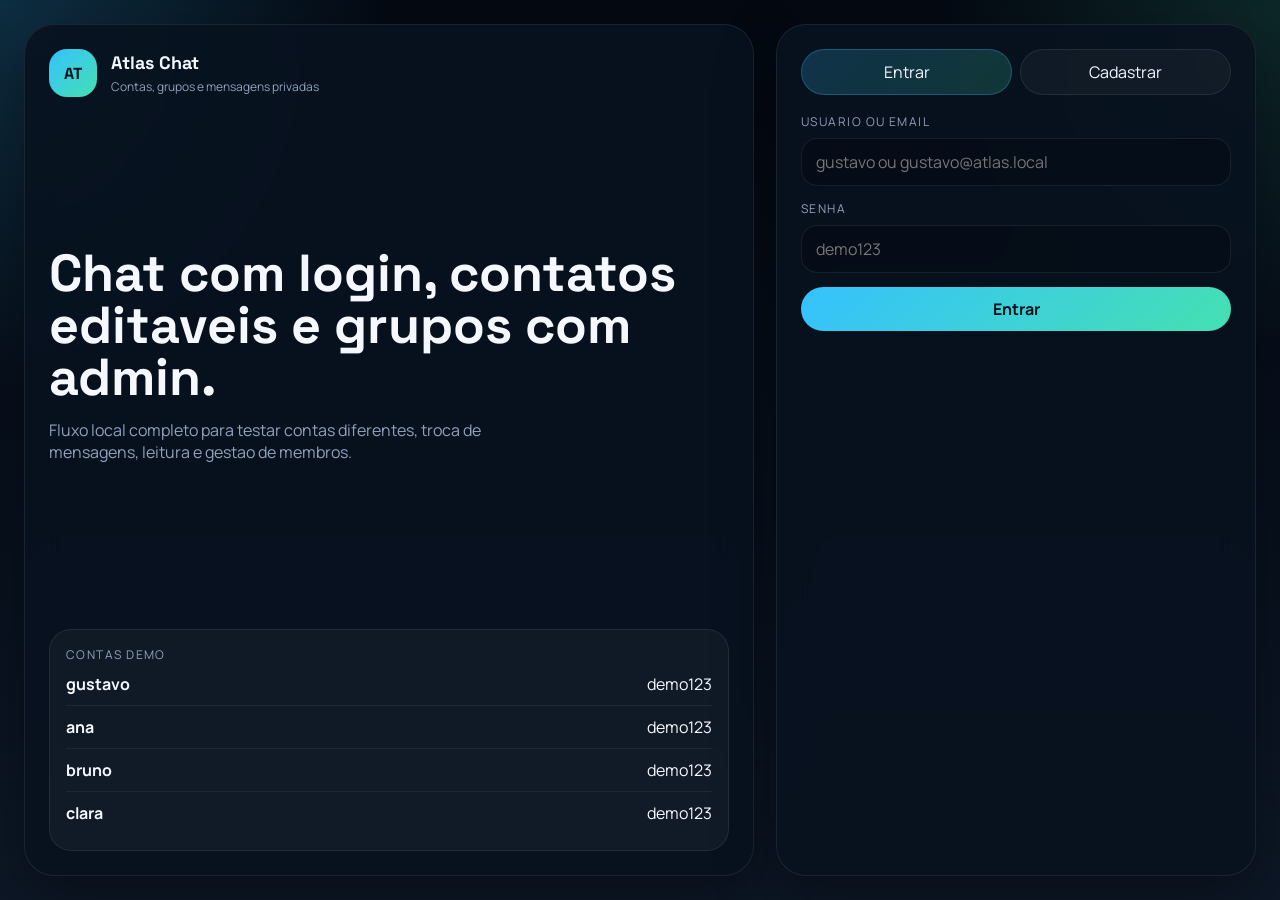
==== chat.html @ 0bdc7fc2 "chore: backup local demo and scaffold supabase migration" ====
<!DOCTYPE html>
<html lang="pt-BR">
<head>
  <meta charset="UTF-8">
  <meta name="viewport" content="width=device-width, initial-scale=1.0">
  <title>Atlas Chat</title>
  <link rel="preconnect" href="https://fonts.googleapis.com">
  <link rel="preconnect" href="https://fonts.gstatic.com" crossorigin>
  <link href="https://fonts.googleapis.com/css2?family=Manrope:wght@400;500;600;700&family=Space+Grotesk:wght@500;700&display=swap" rel="stylesheet">
  <link rel="stylesheet" href="style.css">
</head>
<body class="page-chat">
  <div class="chat-app">
    <aside class="sidebar">
      <div class="sidebar-top">
        <a class="brand" href="chat.html">
          <span class="brand-mark">AT</span>
          <span>
            <strong>Atlas Chat</strong>
            <small>Workspace local</small>
          </span>
        </a>
        <div class="sidebar-head-actions">
          <button id="new-group-btn" class="icon-btn" type="button" title="Novo grupo"></button>
          <a class="icon-link" href="settings.html" title="Configuracoes"></a>
          <button id="logout-btn" class="icon-btn" type="button" title="Sair"></button>
        </div>
      </div>

      <section class="current-user-card">
        <div id="session-avatar" class="current-user-avatar">ME</div>
        <div class="current-user-meta">
          <strong id="session-name">Conta</strong>
          <span id="session-handle">@user</span>
        </div>
      </section>

      <label class="search-field">
        <span>Buscar conversa</span>
        <input id="thread-search" type="search" placeholder="Nome, grupo ou bio">
      </label>

      <div class="filter-row">
        <button class="filter-chip active" data-filter="all" type="button">Todas</button>
        <button class="filter-chip" data-filter="direct" type="button">Pessoas</button>
        <button class="filter-chip" data-filter="group" type="button">Grupos</button>
      </div>

      <div id="thread-list" class="thread-list"></div>
    </aside>

    <main class="chat-shell">
      <header class="chat-header">
        <div class="chat-identity">
          <div id="chat-avatar" class="chat-avatar">AT</div>
          <div>
            <div id="chat-title" class="chat-title">Selecione uma conversa</div>
            <div id="chat-subtitle" class="chat-subtitle">Chat privado ou grupo</div>
          </div>
        </div>
        <div class="chat-actions">
          <button id="conversation-search-btn" class="icon-btn" type="button" title="Buscar na conversa"></button>
          <button id="details-btn" class="icon-btn" type="button" title="Detalhes"></button>
        </div>
      </header>

      <section id="pinned-banner" class="pinned-banner hidden"></section>

      <section id="conversation-search-panel" class="search-panel hidden">
        <div class="search-row">
          <input id="conversation-search-input" type="search" placeholder="Buscar nesta conversa">
          <button id="conversation-search-close" class="ghost-btn compact" type="button">Fechar</button>
        </div>
        <div id="conversation-search-results" class="search-results"></div>
      </section>

      <section id="messages" class="message-feed"></section>

      <section id="reply-banner" class="reply-banner hidden">
        <div>
          <strong>Respondendo</strong>
          <span id="reply-text"></span>
        </div>
        <button id="reply-cancel" class="ghost-btn compact" type="button">Cancelar</button>
      </section>

      <form id="composer-form" class="composer">
        <div id="attachment-preview" class="attachment-preview hidden"></div>
        <div class="composer-row">
          <div class="composer-tools">
            <button id="emoji-btn" class="icon-btn" type="button" title="Emoji"></button>
            <button id="image-btn" class="icon-btn" type="button" title="Imagem"></button>
            <button id="file-btn" class="icon-btn" type="button" title="Documento"></button>
            <button id="voice-btn" class="icon-btn" type="button" title="Audio"></button>
          </div>
          <textarea id="composer" rows="1" placeholder="Digite uma mensagem"></textarea>
          <button id="send-btn" class="send-btn" type="submit" title="Enviar"></button>
        </div>
        <div class="composer-meta">
          <span id="draft-status">Draft salvo</span>
          <span id="typing-indicator" class="typing hidden">digitando...</span>
        </div>
      </form>
    </main>

    <aside id="details-drawer" class="details-drawer hidden">
      <div class="drawer-head">
        <div>
          <div class="card-kicker">Detalhes</div>
          <h2 id="drawer-title">Conversa</h2>
        </div>
        <button id="drawer-close" class="icon-btn" type="button" title="Fechar"></button>
      </div>
      <div id="drawer-body" class="drawer-body"></div>
    </aside>
  </div>

  <input id="image-input" type="file" accept="image/*" hidden>
  <input id="doc-input" type="file" accept=".pdf,.doc,.docx,.txt,.xls,.xlsx" hidden>

  <div id="emoji-panel" class="floating-panel hidden"></div>

  <div id="modal-layer" class="modal-layer hidden">
    <div class="modal-card">
      <div class="modal-head">
        <div>
          <div class="card-kicker" id="modal-kicker">Editor</div>
          <h2 id="modal-title">Ajustes</h2>
        </div>
        <button id="modal-close" class="icon-btn" type="button" title="Fechar"></button>
      </div>
      <div id="modal-body" class="modal-body"></div>
    </div>
  </div>

  <div id="lightbox" class="lightbox hidden">
    <button id="lightbox-close" class="lightbox-close" type="button">Fechar</button>
    <img id="lightbox-img" alt="preview">
  </div>

  <script type="module" src="app.js"></script>
</body>
</html>
---- style.css ----
﻿:root {
  --bg: #07101d;
  --bg-soft: #0c1728;
  --panel: rgba(8, 18, 32, 0.9);
  --panel-strong: rgba(8, 18, 32, 0.98);
  --surface: rgba(255, 255, 255, 0.05);
  --surface-strong: rgba(255, 255, 255, 0.08);
  --text: #f5f8ff;
  --muted: #91a1bc;
  --border: rgba(255, 255, 255, 0.08);
  --accent: #35c2ff;
  --accent-alt: #45e0b1;
  --danger: #ff7e87;
  --radius-xl: 30px;
  --radius-lg: 22px;
  --radius-md: 16px;
  --radius-sm: 12px;
  --shadow: 0 24px 60px rgba(0, 0, 0, 0.34);
  --font-scale: 1;
  --message-bubble-width: min(1100px, 94%);
}

* { box-sizing: border-box; }
html, body { min-height: 100%; }
body {
  margin: 0;
  color: var(--text);
  font-size: calc(16px * var(--font-scale));
  font-family: "Manrope", system-ui, sans-serif;
  background: radial-gradient(circle at top left, rgba(53, 194, 255, 0.2), transparent 25%), radial-gradient(circle at top right, rgba(69, 224, 177, 0.14), transparent 22%), linear-gradient(180deg, #040912 0%, #07101d 56%, #0d1726 100%);
}

a { color: inherit; text-decoration: none; }
button, input, textarea { font: inherit; }
button { cursor: pointer; }
svg { width: 18px; height: 18px; fill: none; stroke: currentColor; stroke-width: 1.8; stroke-linecap: round; stroke-linejoin: round; }
.hidden { display: none !important; }

.brand {
  display: flex;
  align-items: center;
  gap: 14px;
}
.brand strong {
  display: block;
  font-family: "Space Grotesk", sans-serif;
  font-size: 18px;
}
.brand small, .muted-line, .thread-subline, .chat-subtitle, .typing, .auth-feedback, .message-head .muted-line, .detail-line span, .composer-meta, .member-meta .muted-line {
  color: var(--muted);
  font-size: 12px;
}
.brand-mark, .thread-avatar, .chat-avatar, .current-user-avatar, .member-avatar, .profile-photo-frame {
  display: grid;
  place-items: center;
  border-radius: 18px;
  background: linear-gradient(135deg, var(--accent), var(--accent-alt));
  color: #03111a;
  font-family: "Space Grotesk", sans-serif;
  font-weight: 700;
  overflow: hidden;
}
.brand-mark { width: 48px; height: 48px; }
.brand-mark.has-photo, .thread-avatar.has-photo, .chat-avatar.has-photo, .current-user-avatar.has-photo, .member-avatar.has-photo, .profile-photo-frame.has-photo {
  background: rgba(255,255,255,0.08);
  color: transparent;
}
.brand-mark img, .thread-avatar img, .chat-avatar img, .current-user-avatar img, .member-avatar img, .profile-photo-frame img {
  width: 100%;
  height: 100%;
  display: block;
  object-fit: cover;
}

.primary-btn, .ghost-btn, .icon-btn, .icon-link {
  border-radius: 999px;
  transition: 140ms ease;
}
.primary-btn, .ghost-btn {
  display: inline-flex;
  align-items: center;
  justify-content: center;
  gap: 8px;
  min-height: 44px;
  padding: 0 16px;
  border: 1px solid var(--border);
}
.primary-btn {
  border: none;
  color: #041017;
  background: linear-gradient(135deg, var(--accent), var(--accent-alt));
  font-weight: 700;
}
.primary-btn.wide, .ghost-btn.wide { width: 100%; }
.ghost-btn {
  color: var(--text);
  background: rgba(255,255,255,0.04);
}
.ghost-btn:hover, .icon-btn:hover, .icon-link:hover, .thread-item:hover, .reaction-btn:hover, .attachment-chip:hover {
  background: rgba(255,255,255,0.08);
}
.ghost-btn.compact { min-height: 36px; padding: 0 12px; }
.ghost-btn.danger { color: #ffd2d4; border-color: rgba(255, 126, 135, 0.28); }
.icon-btn, .icon-link {
  width: 42px;
  height: 42px;
  display: inline-flex;
  align-items: center;
  justify-content: center;
  color: var(--text);
  border: 1px solid var(--border);
  background: rgba(255,255,255,0.04);
}
.icon-btn.active { background: rgba(53, 194, 255, 0.16); border-color: rgba(53, 194, 255, 0.28); }
.icon-btn.mini { width: 34px; height: 34px; }

.field { display: grid; gap: 8px; }
.search-field { display: grid; gap: 8px; }
.current-user-meta { display: grid; gap: 4px; }
.field span, .search-field span, .card-kicker {
  color: var(--muted);
  font-size: 12px;
  text-transform: uppercase;
  letter-spacing: 0.12em;
}
.field input, .field textarea, .field select, .search-field input, .settings-card input, .settings-card select, #composer, #conversation-search-input {
  width: 100%;
  border: 1px solid var(--border);
  border-radius: var(--radius-md);
  background: rgba(0,0,0,0.2);
  color: var(--text);
  padding: 12px 14px;
}
.field input:focus, .field textarea:focus, .field select:focus, .search-field input:focus, #composer:focus, #conversation-search-input:focus, .settings-card input:focus, .settings-card select:focus {
  outline: 2px solid rgba(53, 194, 255, 0.26);
}

.page-auth .auth-shell {
  min-height: 100vh;
  display: grid;
  grid-template-columns: minmax(0, 1.1fr) minmax(360px, 480px);
  gap: 22px;
  padding: 24px;
  max-width: 1380px;
  margin: 0 auto;
}
.auth-hero, .auth-panel, .sidebar, .chat-shell, .details-drawer, .settings-sidebar, .settings-main {
  border: 1px solid var(--border);
  border-radius: var(--radius-xl);
  background: var(--panel);
  box-shadow: var(--shadow);
  backdrop-filter: blur(18px);
}
.auth-hero, .auth-panel, .sidebar, .chat-shell, .details-drawer, .settings-sidebar, .settings-main { padding: 24px; }
.auth-hero { display: grid; align-content: space-between; }
.auth-copy h1, .settings-head h1 {
  margin: 0;
  font-family: "Space Grotesk", sans-serif;
  font-size: clamp(32px, 5vw, 52px);
  line-height: 1;
}
.auth-copy p, .settings-head p { color: var(--muted); max-width: 46ch; }
.auth-demo, .current-user-card, .settings-profile, .detail-card, .search-panel, .reply-banner, .composer, .settings-card, .pin-item, .search-item, .feature-item, .empty-block {
  border: 1px solid var(--border);
  border-radius: var(--radius-lg);
  background: rgba(255,255,255,0.04);
}
.auth-demo, .current-user-card, .settings-profile, .detail-card, .settings-card, .pin-item, .search-item, .feature-item, .empty-block { padding: 16px; }
.demo-item { display: flex; align-items: center; justify-content: space-between; padding: 10px 0; border-bottom: 1px solid rgba(255,255,255,0.06); }
.demo-item:last-child { border-bottom: none; }
.auth-tabs { display: grid; grid-template-columns: repeat(2, 1fr); gap: 8px; margin-bottom: 18px; }
.auth-tab {
  min-height: 46px;
  border-radius: 999px;
  border: 1px solid var(--border);
  color: var(--text);
  background: rgba(255,255,255,0.04);
}
.auth-tab.active { background: linear-gradient(135deg, rgba(53, 194, 255, 0.2), rgba(69, 224, 177, 0.18)); border-color: rgba(53, 194, 255, 0.28); }
.auth-form { display: grid; gap: 14px; }
.auth-feedback { min-height: 18px; margin: 14px 0 0; color: #ffd2d4; }

.chat-app, .settings-shell {
  min-height: 100vh;
  display: grid;
  gap: 20px;
  width: 100%;
  max-width: none;
  margin: 0 auto;
  padding: 20px;
}
.chat-app {
  height: calc(100vh - 40px);
  grid-template-columns: 320px minmax(0, 1fr) 320px;
}
.settings-shell { grid-template-columns: 280px minmax(0, 1fr); }
.sidebar, .settings-sidebar { display: grid; align-content: start; gap: 18px; min-height: 0; }
.sidebar, .details-drawer { overflow: hidden; }
.chat-identity, .detail-profile {
  display: flex;
  align-items: center;
  gap: 14px;
  min-width: 0;
}
.chat-identity > div:last-child, .detail-profile-meta { min-width: 0; }
.sidebar-top, .chat-header, .settings-head, .drawer-head, .modal-head, .thread-line, .detail-line, .composer-row, .search-row, .member-row {
  display: flex;
  align-items: center;
  justify-content: space-between;
  gap: 12px;
}
.sidebar-head-actions, .chat-actions, .composer-tools, .detail-actions, .member-actions { display: flex; align-items: center; gap: 8px; }
.current-user-card, .settings-profile { display: flex; align-items: center; gap: 14px; }
.current-user-avatar, .chat-avatar { width: 52px; height: 52px; }
.profile-photo-frame {
  width: 92px;
  height: 92px;
  border-radius: 28px;
  font-size: 28px;
}
.thread-list, .member-list, .search-results, .pin-list, .feature-grid { display: grid; gap: 10px; }
.thread-list { min-height: 0; overflow: auto; align-content: start; }
.thread-item {
  width: 100%;
  display: grid;
  grid-template-columns: 54px minmax(0, 1fr) auto;
  gap: 12px;
  align-items: center;
  padding: 14px;
  border-radius: 22px;
  border: 1px solid transparent;
  color: var(--text);
  background: rgba(255,255,255,0.03);
  text-align: left;
}
.thread-item.no-avatar { grid-template-columns: minmax(0, 1fr) auto; }
.thread-item.active { background: linear-gradient(135deg, rgba(53, 194, 255, 0.18), rgba(69, 224, 177, 0.12)); border-color: rgba(53, 194, 255, 0.24); }
.thread-avatar { width: 54px; height: 54px; }
.thread-main { min-width: 0; }
.thread-line strong, .chat-title, .settings-card h2, .drawer-head h2 { font-family: "Space Grotesk", sans-serif; }
.thread-line strong, .chat-title { font-size: 17px; }
.thread-line span, .unread-badge, .role-chip, .flag-chip, .check-status { font-size: 11px; }
.thread-subline {
  display: flex;
  align-items: center;
  gap: 8px;
  min-width: 0;
}
.thread-subline span:last-child {
  white-space: nowrap;
  overflow: hidden;
  text-overflow: ellipsis;
}
.unread-badge, .role-chip, .flag-chip {
  min-width: 24px;
  padding: 3px 8px;
  border-radius: 999px;
  border: 1px solid var(--border);
  text-align: center;
}
.presence-dot {
  width: 9px;
  height: 9px;
  flex: 0 0 auto;
  border-radius: 999px;
  background: rgba(255,255,255,0.16);
}
.presence-dot.online { background: #4ade80; }
.presence-dot.away { background: #fbbf24; }
.presence-dot.offline { background: rgba(255,255,255,0.24); }
.presence-dot.private { background: rgba(255,255,255,0.14); }
.presence-dot.group { background: rgba(53, 194, 255, 0.6); }
.unread-badge { background: linear-gradient(135deg, var(--accent), var(--accent-alt)); color: #041017; border: none; font-weight: 700; }
.filter-row { display: flex; gap: 8px; }
.filter-chip {
  min-height: 34px;
  padding: 0 12px;
  border-radius: 999px;
  border: 1px solid var(--border);
  color: var(--text);
  background: rgba(255,255,255,0.04);
}
.filter-chip.active { background: rgba(53, 194, 255, 0.16); border-color: rgba(53, 194, 255, 0.28); }
.chat-shell {
  display: grid;
  grid-template-rows: auto auto minmax(0, 1fr) auto auto;
  gap: 16px;
  min-height: 0;
  overflow: hidden;
}
.chat-header {
  position: sticky;
  top: 0;
  z-index: 3;
  padding-bottom: 6px;
  background: linear-gradient(180deg, rgba(8, 18, 32, 0.98), rgba(8, 18, 32, 0.82));
}
.chat-title { font-size: 24px; line-height: 1.05; }
.search-panel, .reply-banner, .composer { padding: 14px; }
.pinned-banner {
  padding: 0;
  border: 1px solid rgba(53, 194, 255, 0.16);
  border-radius: var(--radius-lg);
  background: linear-gradient(135deg, rgba(53, 194, 255, 0.1), rgba(255,255,255,0.04));
}
.pinned-banner-card {
  width: 100%;
  display: grid;
  grid-template-columns: auto minmax(0, 1fr);
  gap: 12px;
  padding: 12px 14px;
  border: none;
  background: transparent;
  color: var(--text);
  text-align: left;
}
.pinned-banner-card:hover {
  background: rgba(255,255,255,0.03);
}
.pinned-banner-icon {
  width: 34px;
  height: 34px;
  display: grid;
  place-items: center;
  border-radius: 12px;
  background: rgba(255,255,255,0.08);
  color: var(--accent-alt);
}
.pinned-banner-copy {
  display: grid;
  gap: 4px;
  min-width: 0;
}
.pinned-banner-copy strong {
  font-size: 13px;
}
.pinned-banner-copy span {
  color: var(--muted);
  white-space: nowrap;
  overflow: hidden;
  text-overflow: ellipsis;
}
.search-row { align-items: stretch; }
.message-feed {
  min-height: 0;
  overflow: auto;
  display: grid;
  gap: 14px;
  align-content: start;
  padding: 4px 8px 8px 0;
}
.empty-block { color: var(--muted); text-align: center; }
.empty-block.tall { padding: 80px 18px; }
.message {
  position: relative;
  max-width: var(--message-bubble-width);
  padding: 14px 16px;
  border-radius: 24px;
  border: 1px solid rgba(255,255,255,0.08);
  background: rgba(255,255,255,0.07);
  box-shadow: 0 10px 30px rgba(0,0,0,0.16);
}
.message.mine {
  margin-left: auto;
  background: linear-gradient(135deg, rgba(53, 194, 255, 0.22), rgba(69, 224, 177, 0.16));
  border-color: rgba(53, 194, 255, 0.2);
}
.message.highlight { box-shadow: 0 0 0 2px rgba(53, 194, 255, 0.34); }
.message-head { display: flex; align-items: center; justify-content: space-between; gap: 12px; margin-bottom: 10px; }
.message-head strong { font-size: 14px; }
.message-head-actions, .flag-row, .message-reactions, .message-menu, .attachment-row { display: flex; align-items: center; flex-wrap: wrap; gap: 8px; }
.message-text { color: var(--text); font-size: 15px; line-height: 1.6; text-shadow: 0 1px 0 rgba(0, 0, 0, 0.24); }
.message-text a { color: #93e7ff; }
.reply-snippet {
  width: 100%;
  margin-bottom: 10px;
  padding: 10px 12px;
  display: grid;
  gap: 4px;
  border-radius: 14px;
  border: 1px solid rgba(53, 194, 255, 0.12);
  border-left: 3px solid var(--accent);
  background: rgba(255,255,255,0.04);
  color: var(--muted);
  font-size: 12px;
  text-align: left;
}
.reply-snippet strong {
  color: var(--text);
  font-size: 12px;
}
.reply-snippet:hover {
  background: rgba(255,255,255,0.07);
}
.bubble-image { width: 156px; height: 112px; object-fit: cover; border-radius: 16px; border: 1px solid var(--border); cursor: pointer; }
.doc-pill, .attachment-chip, .reaction-btn {
  display: inline-flex;
  align-items: center;
  gap: 8px;
  min-height: 36px;
  padding: 0 12px;
  border-radius: 999px;
  border: 1px solid var(--border);
  color: var(--text);
  background: rgba(255,255,255,0.04);
}
.reaction-btn.active { background: rgba(53, 194, 255, 0.16); border-color: rgba(53, 194, 255, 0.28); }
.message-reactions {
  margin-top: 10px;
}
.reaction-strip {
  display: inline-flex;
  align-items: center;
  gap: 8px;
  min-height: 28px;
}
.reaction-toggle {
  width: 28px;
  height: 28px;
  display: inline-flex;
  align-items: center;
  justify-content: center;
  border-radius: 999px;
  border: 1px solid rgba(255,255,255,0.12);
  background: rgba(255,255,255,0.04);
  color: var(--muted);
}
.reaction-toggle svg {
  width: 14px;
  height: 14px;
}
.reaction-strip.open .reaction-toggle {
  color: var(--accent-alt);
  border-color: rgba(53, 194, 255, 0.24);
  background: rgba(53, 194, 255, 0.12);
}
.reaction-options {
  display: inline-flex;
  align-items: center;
  gap: 6px;
  max-width: 0;
  overflow: hidden;
  opacity: 0;
  transform: translateX(-14px);
  transition: max-width 180ms ease, opacity 180ms ease, transform 180ms ease;
  pointer-events: none;
}
.reaction-options.open {
  max-width: 220px;
  opacity: 1;
  transform: translateX(0);
  pointer-events: auto;
}
.reaction-options .reaction-btn {
  min-height: 28px;
  min-width: 28px;
  padding: 0;
  font-size: 14px;
}
.reaction-counts {
  display: inline-flex;
  align-items: center;
  flex-wrap: wrap;
  gap: 6px;
}
.reaction-count {
  display: inline-flex;
  align-items: center;
  gap: 4px;
  min-height: 24px;
  padding: 0 8px;
  border-radius: 999px;
  border: 1px solid rgba(255,255,255,0.08);
  background: rgba(255,255,255,0.04);
  color: var(--muted);
  font-size: 12px;
}
.check-status { color: var(--muted); font-weight: 700; }
.check-status.read { color: #89e9ff; }
.message-menu { margin-top: 10px; }
.flag-row {
  position: relative;
  min-height: 24px;
  margin-top: 10px;
  padding-right: 34px;
}
.flag-chip, .role-chip { color: var(--muted); }
.favorite-badge {
  position: absolute;
  right: 0;
  bottom: 0;
  width: 24px;
  height: 24px;
  display: inline-flex;
  align-items: center;
  justify-content: center;
  border-radius: 999px;
  background: rgba(255, 214, 102, 0.14);
  color: #ffd666;
  border: 1px solid rgba(255, 214, 102, 0.18);
}
.favorite-badge svg {
  width: 13px;
  height: 13px;
  fill: currentColor;
  stroke: currentColor;
}
.reply-banner { display: flex; align-items: center; justify-content: space-between; gap: 12px; }
.reply-banner span { display: block; margin-top: 4px; color: var(--muted); }
.composer {
  display: grid;
  gap: 12px;
  margin-top: auto;
  position: sticky;
  bottom: 0;
  z-index: 4;
  background: linear-gradient(180deg, rgba(8, 18, 32, 0.85), rgba(8, 18, 32, 0.98));
  box-shadow: 0 -10px 24px rgba(0, 0, 0, 0.18);
}
.composer-row {
  display: grid;
  grid-template-columns: auto minmax(0, 1fr) auto;
  align-items: flex-end;
}
.composer-tools {
  display: flex;
  align-items: center;
  gap: 8px;
  flex-shrink: 0;
}
.composer-meta { display: flex; align-items: center; justify-content: space-between; gap: 12px; }
#composer {
  min-height: 58px;
  max-height: 180px;
  resize: vertical;
  border-radius: 22px;
  flex: 1;
  line-height: 1.5;
}
.send-btn {
  width: 52px;
  height: 52px;
  flex-shrink: 0;
  color: #041017;
  border: none;
  border-radius: 20px;
  background: linear-gradient(135deg, var(--accent), var(--accent-alt));
}
.attachment-preview {
  display: flex;
  flex-wrap: wrap;
  gap: 8px;
}
.attachment-chip span { color: #ffd2d4; }
.details-drawer { overflow: auto; min-height: 0; }
.drawer-head h2, .settings-card h2 { margin: 4px 0 0; }
.drawer-body { display: grid; gap: 14px; margin-top: 18px; }
.detail-card, .settings-card { display: grid; gap: 12px; }
.detail-profile {
  padding: 14px;
  border-radius: var(--radius-lg);
  border: 1px solid var(--border);
  background: rgba(255,255,255,0.04);
}
.detail-profile-meta {
  display: grid;
  gap: 4px;
}
.detail-avatar {
  width: 62px;
  height: 62px;
  border-radius: 22px;
}
.detail-line strong { text-align: right; max-width: 170px; }
.member-list { margin-top: 4px; }
.member-row {
  padding: 12px;
  border-radius: 18px;
  border: 1px solid var(--border);
  background: rgba(255,255,255,0.03);
}
.member-avatar { width: 42px; height: 42px; }
.member-meta { flex: 1; min-width: 0; }
.floating-panel {
  position: fixed;
  right: 24px;
  bottom: 24px;
  width: min(300px, calc(100vw - 28px));
  padding: 16px;
  border: 1px solid var(--border);
  border-radius: 24px;
  background: var(--panel-strong);
  box-shadow: var(--shadow);
  z-index: 20;
  display: grid;
  grid-template-columns: repeat(4, minmax(0, 1fr));
  gap: 10px;
}
.emoji-chip {
  min-height: 48px;
  border: 1px solid var(--border);
  border-radius: 16px;
  background: rgba(255,255,255,0.04);
  color: var(--text);
  font-size: 22px;
}
.modal-layer {
  position: fixed;
  inset: 0;
  z-index: 40;
  display: grid;
  place-items: center;
  background: rgba(0, 0, 0, 0.58);
}
.modal-card {
  width: min(560px, calc(100vw - 28px));
  max-height: calc(100vh - 28px);
  overflow: auto;
  padding: 20px;
  border: 1px solid var(--border);
  border-radius: 28px;
  background: var(--panel-strong);
  box-shadow: var(--shadow);
}
.modal-body, .modal-form, .picker-list { display: grid; gap: 14px; }
.modal-avatar-editor {
  display: grid;
  grid-template-columns: auto minmax(0, 1fr);
  gap: 16px;
  align-items: center;
}
.modal-avatar-meta {
  display: grid;
  gap: 10px;
}
.picker-row {
  display: flex;
  align-items: center;
  gap: 10px;
  padding: 12px 14px;
  border-radius: 16px;
  border: 1px solid var(--border);
  background: rgba(255,255,255,0.04);
}
.picker-row small { color: var(--muted); display: block; }
.lightbox {
  position: fixed;
  inset: 0;
  z-index: 50;
  display: grid;
  place-items: center;
  background: rgba(0,0,0,0.86);
}
.lightbox img {
  max-width: min(92vw, 1100px);
  max-height: 82vh;
  border-radius: 22px;
  border: 1px solid rgba(255,255,255,0.12);
}
.lightbox-close {
  position: absolute;
  top: 18px;
  right: 18px;
  min-height: 40px;
  padding: 0 14px;
  border-radius: 999px;
  border: 1px solid rgba(255,255,255,0.16);
  color: #fff;
  background: rgba(0,0,0,0.44);
}
.settings-sidebar {
  position: sticky;
  top: 20px;
  align-self: start;
  align-content: start;
}
.settings-main { padding: 24px; }
.settings-head h1 { font-size: 34px; }
.settings-nav {
  display: grid;
  gap: 8px;
}
.settings-nav-link {
  display: flex;
  align-items: center;
  min-height: 40px;
  padding: 0 14px;
  border-radius: 16px;
  border: 1px solid transparent;
  color: var(--muted);
  background: rgba(255,255,255,0.03);
}
.settings-nav-link.active,
.settings-nav-link:hover {
  color: var(--text);
  border-color: rgba(53, 194, 255, 0.18);
  background: linear-gradient(135deg, rgba(53, 194, 255, 0.14), rgba(255,255,255,0.04));
}
.settings-stack {
  display: grid;
  gap: 28px;
  margin-top: 18px;
}
.settings-section {
  display: grid;
  gap: 14px;
}
.settings-section-head {
  display: grid;
  gap: 6px;
}
.settings-section-head h2, .settings-card h3 {
  margin: 0;
  font-family: "Space Grotesk", sans-serif;
}
.settings-section-head h2 { font-size: 24px; }
.settings-card h3 { font-size: 18px; }
.settings-grid {
  display: grid;
  grid-template-columns: repeat(2, minmax(0, 1fr));
  gap: 16px;
}
.toggle-row {
  display: flex;
  align-items: center;
  justify-content: space-between;
  gap: 16px;
  padding: 12px 0;
  border-bottom: 1px solid rgba(255,255,255,0.06);
}
.toggle-row:last-child {
  padding-bottom: 0;
  border-bottom: none;
}
.toggle-row > div {
  display: grid;
  gap: 4px;
  min-width: 0;
}
.toggle-row strong { font-size: 14px; }
.toggle-row input[type="checkbox"] {
  width: 18px;
  height: 18px;
  flex: 0 0 auto;
}
.profile-editor {
  display: grid;
  grid-template-columns: auto minmax(0, 1fr);
  gap: 18px;
  align-items: start;
}
.profile-editor-main, .profile-editor-fields {
  display: grid;
  gap: 14px;
}
.profile-editor-fields {
  grid-template-columns: repeat(2, minmax(0, 1fr));
}
.profile-photo-actions {
  display: flex;
  flex-wrap: wrap;
  gap: 10px;
}
.settings-card.span-2 { grid-column: span 2; }
.palette-grid {
  display: grid;
  grid-template-columns: repeat(3, minmax(0, 1fr));
  gap: 12px;
}
.palette-swatch {
  height: 54px;
  border-radius: 18px;
  border: 1px solid var(--border);
}
.palette-swatch.active { box-shadow: 0 0 0 2px rgba(53, 194, 255, 0.32); }
.theme-toggle { margin-top: 4px; }
.feature-grid { grid-template-columns: repeat(auto-fit, minmax(220px, 1fr)); }
.file-field {
  display: inline-flex;
  align-items: center;
  justify-content: center;
  width: fit-content;
  text-align: center;
}
.file-field span {
  display: inline-flex;
  align-items: center;
  justify-content: center;
}
.pin-item, .search-item, .feature-item { display: grid; gap: 6px; }

.compact-ui .thread-item,
.compact-ui .message,
.compact-ui .composer,
.compact-ui .settings-card,
.compact-ui .pin-item,
.compact-ui .search-item,
.compact-ui .feature-item {
  border-radius: 18px;
}
.compact-ui .thread-item,
.compact-ui .message,
.compact-ui .settings-card,
.compact-ui .pin-item,
.compact-ui .search-item,
.compact-ui .feature-item,
.compact-ui .current-user-card,
.compact-ui .settings-profile,
.compact-ui .detail-card {
  padding: 12px;
}
.compact-ui .chat-shell { gap: 12px; }
.compact-ui .message-feed { gap: 10px; }
.hide-avatars .thread-avatar,
.hide-avatars .chat-avatar,
.hide-avatars .member-avatar,
.hide-avatars .current-user-avatar,
.hide-avatars .detail-avatar {
  display: none;
}
.hide-avatars .current-user-card,
.hide-avatars .settings-profile,
.hide-avatars .chat-identity,
.hide-avatars .detail-profile,
.hide-avatars .member-row {
  gap: 0;
}
.blur-media .bubble-image {
  filter: blur(14px) saturate(0.8);
}
.blur-media .bubble-image:hover {
  filter: none;
}

@media (max-width: 1180px) {
  .chat-app { grid-template-columns: 320px minmax(0, 1fr); }
  .details-drawer { grid-column: 1 / -1; }
}

@media (max-width: 940px) {
  .page-auth .auth-shell, .chat-app, .settings-shell { grid-template-columns: 1fr; }
  .chat-app { height: auto; min-height: 100vh; }
  .sidebar { max-height: 40vh; }
  .chat-shell { min-height: 60vh; }
  .settings-sidebar { position: static; top: auto; }
  .details-drawer { order: 3; }
}

@media (max-width: 680px) {
  .page-auth .auth-shell, .chat-app, .settings-shell { padding: 12px; gap: 12px; }
  .auth-hero, .auth-panel, .sidebar, .chat-shell, .details-drawer, .settings-sidebar, .settings-main { padding: 16px; border-radius: 22px; }
  .sidebar-top, .settings-head, .drawer-head { align-items: flex-start; flex-direction: column; }
  .chat-header, .reply-banner, .search-row { align-items: flex-start; flex-wrap: wrap; }
  .composer-row {
    grid-template-columns: 1fr;
    gap: 10px;
  }
  .composer-tools { width: 100%; flex-wrap: wrap; }
  .send-btn { width: 100%; }
  #composer { min-height: 96px; }
  .message, .message.mine { max-width: 100%; }
  .settings-grid { grid-template-columns: 1fr; }
  .settings-card.span-2 { grid-column: auto; }
  .profile-editor, .profile-editor-fields { grid-template-columns: 1fr; }
  .modal-avatar-editor { grid-template-columns: 1fr; }
  .detail-line { align-items: flex-start; flex-direction: column; }
  .detail-line strong { max-width: none; text-align: left; }
  .floating-panel { left: 12px; right: 12px; width: auto; bottom: 12px; }
}
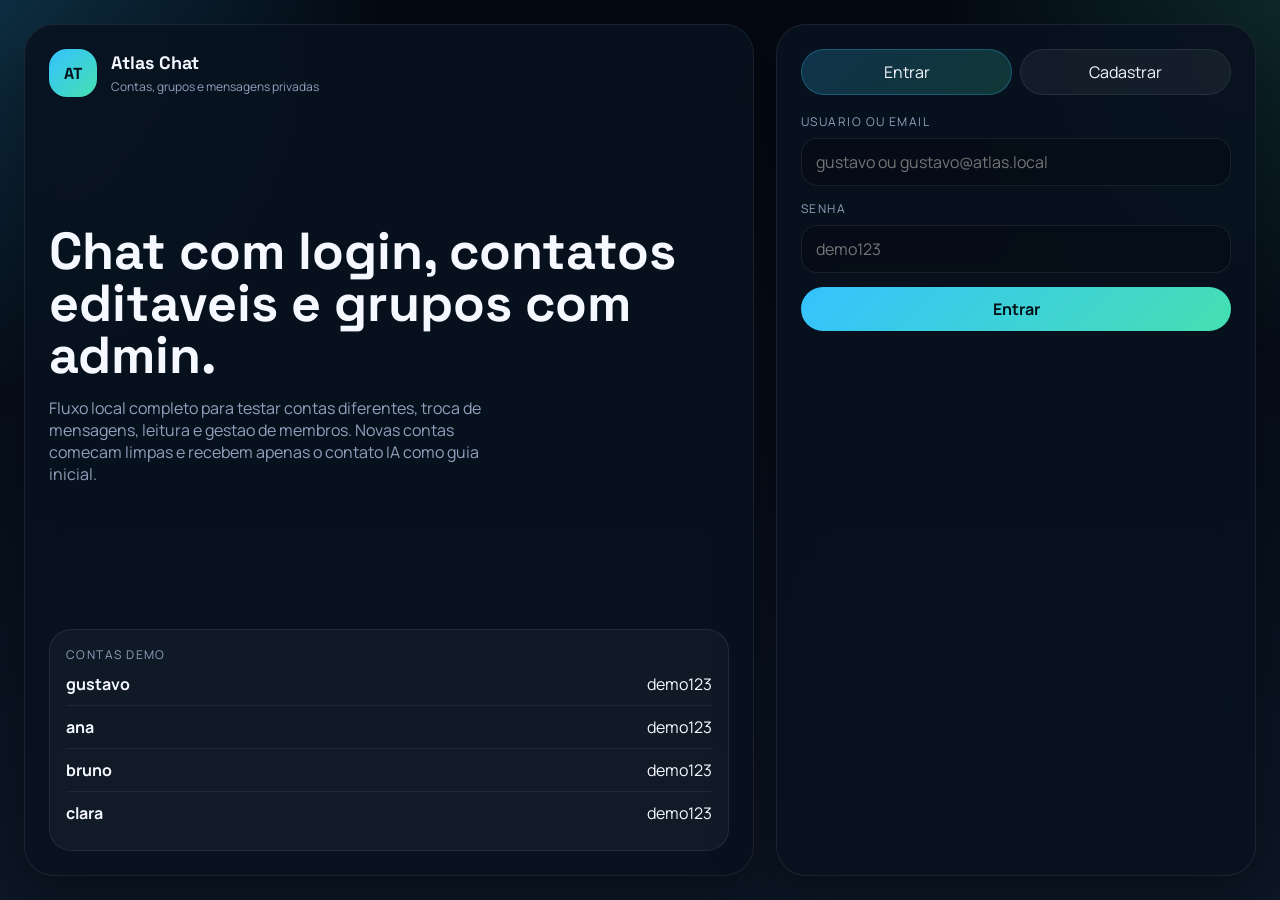
==== commit 6f9ad105: "Mudanças na interface execução agora tem aviso de config e o nivel de segurança la" ====
--- a/chat.html
+++ b/chat.html
@@ -13,27 +13,38 @@
   <div class="chat-app">
     <aside class="sidebar">
       <div class="sidebar-top">
-        <a class="brand" href="chat.html">
-          <span class="brand-mark">AT</span>
-          <span>
-            <strong>Atlas Chat</strong>
-            <small>Workspace local</small>
-          </span>
-        </a>
+        <div class="session-menu-wrap">
+          <button id="session-menu-btn" class="session-menu-btn" type="button" title="Conta logada">
+            <span id="session-avatar" class="current-user-avatar">ME</span>
+          </button>
+          <div id="session-menu" class="profile-popover hidden">
+            <div class="profile-popover-head">
+              <div id="session-popover-avatar" class="member-avatar">ME</div>
+              <div class="profile-popover-meta">
+                <strong id="session-name">Conta</strong>
+                <span id="session-handle">@user</span>
+              </div>
+            </div>
+          </div>
+        </div>
         <div class="sidebar-head-actions">
-          <button id="new-group-btn" class="icon-btn" type="button" title="Novo grupo"></button>
+          <div class="quick-create-wrap">
+            <button id="quick-create-btn" class="icon-btn" type="button" title="Criar"></button>
+            <div id="quick-create-menu" class="context-menu hidden">
+              <button class="context-menu-item" data-quick-action="add-contact" type="button">
+                <span class="context-menu-icon">+</span>
+                <span>Adicionar contato</span>
+              </button>
+              <button class="context-menu-item" data-quick-action="create-group" type="button">
+                <span class="context-menu-icon">+</span>
+                <span>Criar grupo</span>
+              </button>
+            </div>
+          </div>
           <a class="icon-link" href="settings.html" title="Configuracoes"></a>
           <button id="logout-btn" class="icon-btn" type="button" title="Sair"></button>
         </div>
       </div>
-
-      <section class="current-user-card">
-        <div id="session-avatar" class="current-user-avatar">ME</div>
-        <div class="current-user-meta">
-          <strong id="session-name">Conta</strong>
-          <span id="session-handle">@user</span>
-        </div>
-      </section>
 
       <label class="search-field">
         <span>Buscar conversa</span>
@@ -44,6 +55,7 @@
         <button class="filter-chip active" data-filter="all" type="button">Todas</button>
         <button class="filter-chip" data-filter="direct" type="button">Pessoas</button>
         <button class="filter-chip" data-filter="group" type="button">Grupos</button>
+        <button class="filter-chip" data-filter="archived" type="button">Arquivadas</button>
       </div>
 
       <div id="thread-list" class="thread-list"></div>
@@ -61,8 +73,26 @@
         <div class="chat-actions">
           <button id="conversation-search-btn" class="icon-btn" type="button" title="Buscar na conversa"></button>
           <button id="details-btn" class="icon-btn" type="button" title="Detalhes"></button>
+          <div class="conversation-menu-wrap">
+            <button id="conversation-menu-btn" class="icon-btn" type="button" title="Mais opcoes"></button>
+            <div id="conversation-menu" class="context-menu hidden"></div>
+          </div>
         </div>
       </header>
+
+      <section id="selection-bar" class="selection-bar hidden">
+        <div class="selection-copy">
+          <strong id="selection-count">0 mensagens</strong>
+          <span id="selection-hint">Selecao multipla ativa.</span>
+        </div>
+        <div class="selection-actions">
+          <button id="selection-copy-btn" class="icon-btn" type="button" title="Copiar"></button>
+          <button id="selection-favorite-btn" class="icon-btn" type="button" title="Favoritar"></button>
+          <button id="selection-forward-btn" class="icon-btn" type="button" title="Encaminhar"></button>
+          <button id="selection-delete-btn" class="icon-btn" type="button" title="Apagar"></button>
+          <button id="selection-cancel-btn" class="ghost-btn compact" type="button">Cancelar</button>
+        </div>
+      </section>
 
       <section id="pinned-banner" class="pinned-banner hidden"></section>
 
@@ -90,6 +120,7 @@
           <div class="composer-tools">
             <button id="emoji-btn" class="icon-btn" type="button" title="Emoji"></button>
             <button id="image-btn" class="icon-btn" type="button" title="Imagem"></button>
+            <button id="camera-btn" class="icon-btn" type="button" title="Foto na hora"></button>
             <button id="file-btn" class="icon-btn" type="button" title="Documento"></button>
             <button id="voice-btn" class="icon-btn" type="button" title="Audio"></button>
           </div>
@@ -116,6 +147,7 @@
   </div>
 
   <input id="image-input" type="file" accept="image/*" hidden>
+  <input id="camera-input" type="file" accept="image/*" capture="environment" hidden>
   <input id="doc-input" type="file" accept=".pdf,.doc,.docx,.txt,.xls,.xlsx" hidden>
 
   <div id="emoji-panel" class="floating-panel hidden"></div>
@@ -138,6 +170,31 @@
     <img id="lightbox-img" alt="preview">
   </div>
 
+  <div id="camera-layer" class="camera-layer hidden">
+    <div class="camera-card">
+      <div class="camera-head">
+        <div>
+          <div class="card-kicker">Camera</div>
+          <h2>Foto na hora</h2>
+        </div>
+        <button id="camera-close" class="icon-btn" type="button" title="Fechar"></button>
+      </div>
+      <div class="camera-stage">
+        <video id="camera-video" autoplay playsinline muted></video>
+        <div class="camera-grid" aria-hidden="true"></div>
+      </div>
+      <div class="camera-actions">
+        <span id="camera-status" class="muted-line">Abrindo camera...</span>
+        <div class="camera-action-buttons">
+          <button id="camera-fallback-btn" class="ghost-btn compact" type="button">Usar seletor</button>
+          <button id="camera-capture-btn" class="primary-btn" type="button" disabled>Capturar</button>
+        </div>
+      </div>
+    </div>
+  </div>
+
+  <div id="undo-toast" class="undo-toast hidden"></div>
+
   <script type="module" src="app.js"></script>
 </body>
 </html>
--- a/style.css
+++ b/style.css
@@ -5,6 +5,18 @@
   --panel-strong: rgba(8, 18, 32, 0.98);
   --surface: rgba(255, 255, 255, 0.05);
   --surface-strong: rgba(255, 255, 255, 0.08);
+  --input-bg: rgba(0, 0, 0, 0.2);
+  --card-bg: rgba(255, 255, 255, 0.04);
+  --card-bg-strong: rgba(255, 255, 255, 0.07);
+  --header-shell: linear-gradient(180deg, rgba(8, 18, 32, 0.98), rgba(8, 18, 32, 0.82));
+  --composer-shell: linear-gradient(180deg, rgba(8, 18, 32, 0.78), rgba(8, 18, 32, 0.95));
+  --composer-shadow: 0 -10px 24px rgba(0, 0, 0, 0.18);
+  --message-card-bg: rgba(255, 255, 255, 0.07);
+  --message-card-shadow: 0 10px 30px rgba(0, 0, 0, 0.16);
+  --message-own-bg: linear-gradient(135deg, rgba(53, 194, 255, 0.22), rgba(69, 224, 177, 0.16));
+  --message-own-border: rgba(53, 194, 255, 0.2);
+  --message-text-shadow: 0 1px 0 rgba(0, 0, 0, 0.24);
+  --toast-bg: rgba(8, 18, 32, 0.96);
   --text: #f5f8ff;
   --muted: #91a1bc;
   --border: rgba(255, 255, 255, 0.08);
@@ -21,7 +33,7 @@
 }
 
 * { box-sizing: border-box; }
-html, body { min-height: 100%; }
+html, body { min-height: 100%; height: 100%; }
 body {
   margin: 0;
   color: var(--text);
@@ -29,6 +41,7 @@
   font-family: "Manrope", system-ui, sans-serif;
   background: radial-gradient(circle at top left, rgba(53, 194, 255, 0.2), transparent 25%), radial-gradient(circle at top right, rgba(69, 224, 177, 0.14), transparent 22%), linear-gradient(180deg, #040912 0%, #07101d 56%, #0d1726 100%);
 }
+.page-chat { overflow: hidden; }
 
 a { color: inherit; text-decoration: none; }
 button, input, textarea { font: inherit; }
@@ -94,10 +107,10 @@
 .primary-btn.wide, .ghost-btn.wide { width: 100%; }
 .ghost-btn {
   color: var(--text);
-  background: rgba(255,255,255,0.04);
+  background: var(--surface);
 }
 .ghost-btn:hover, .icon-btn:hover, .icon-link:hover, .thread-item:hover, .reaction-btn:hover, .attachment-chip:hover {
-  background: rgba(255,255,255,0.08);
+  background: var(--surface-strong);
 }
 .ghost-btn.compact { min-height: 36px; padding: 0 12px; }
 .ghost-btn.danger { color: #ffd2d4; border-color: rgba(255, 126, 135, 0.28); }
@@ -109,9 +122,10 @@
   justify-content: center;
   color: var(--text);
   border: 1px solid var(--border);
-  background: rgba(255,255,255,0.04);
+  background: var(--surface);
 }
 .icon-btn.active { background: rgba(53, 194, 255, 0.16); border-color: rgba(53, 194, 255, 0.28); }
+.icon-btn:disabled { opacity: 0.45; cursor: default; }
 .icon-btn.mini { width: 34px; height: 34px; }
 
 .field { display: grid; gap: 8px; }
@@ -123,11 +137,12 @@
   text-transform: uppercase;
   letter-spacing: 0.12em;
 }
+.field-note { color: var(--muted); font-size: 12px; line-height: 1.45; }
 .field input, .field textarea, .field select, .search-field input, .settings-card input, .settings-card select, #composer, #conversation-search-input {
   width: 100%;
   border: 1px solid var(--border);
   border-radius: var(--radius-md);
-  background: rgba(0,0,0,0.2);
+  background: var(--input-bg);
   color: var(--text);
   padding: 12px 14px;
 }
@@ -160,12 +175,12 @@
   line-height: 1;
 }
 .auth-copy p, .settings-head p { color: var(--muted); max-width: 46ch; }
-.auth-demo, .current-user-card, .settings-profile, .detail-card, .search-panel, .reply-banner, .composer, .settings-card, .pin-item, .search-item, .feature-item, .empty-block {
+.auth-demo, .current-user-card, .settings-profile, .detail-card, .search-panel, .reply-banner, .composer, .settings-card, .pin-item, .search-item, .feature-item, .empty-block, .profile-popover {
   border: 1px solid var(--border);
   border-radius: var(--radius-lg);
-  background: rgba(255,255,255,0.04);
-}
-.auth-demo, .current-user-card, .settings-profile, .detail-card, .settings-card, .pin-item, .search-item, .feature-item, .empty-block { padding: 16px; }
+  background: var(--card-bg);
+}
+.auth-demo, .current-user-card, .settings-profile, .detail-card, .settings-card, .pin-item, .search-item, .feature-item, .empty-block, .profile-popover { padding: 16px; }
 .demo-item { display: flex; align-items: center; justify-content: space-between; padding: 10px 0; border-bottom: 1px solid rgba(255,255,255,0.06); }
 .demo-item:last-child { border-bottom: none; }
 .auth-tabs { display: grid; grid-template-columns: repeat(2, 1fr); gap: 8px; margin-bottom: 18px; }
@@ -174,14 +189,14 @@
   border-radius: 999px;
   border: 1px solid var(--border);
   color: var(--text);
-  background: rgba(255,255,255,0.04);
+  background: var(--surface);
 }
 .auth-tab.active { background: linear-gradient(135deg, rgba(53, 194, 255, 0.2), rgba(69, 224, 177, 0.18)); border-color: rgba(53, 194, 255, 0.28); }
 .auth-form { display: grid; gap: 14px; }
 .auth-feedback { min-height: 18px; margin: 14px 0 0; color: #ffd2d4; }
 
 .chat-app, .settings-shell {
-  min-height: 100vh;
+  min-height: 100dvh;
   display: grid;
   gap: 20px;
   width: 100%;
@@ -190,8 +205,9 @@
   padding: 20px;
 }
 .chat-app {
-  height: calc(100vh - 40px);
+  height: 100dvh;
   grid-template-columns: 320px minmax(0, 1fr) 320px;
+  overflow: hidden;
 }
 .settings-shell { grid-template-columns: 280px minmax(0, 1fr); }
 .sidebar, .settings-sidebar { display: grid; align-content: start; gap: 18px; min-height: 0; }
@@ -210,8 +226,44 @@
   gap: 12px;
 }
 .sidebar-head-actions, .chat-actions, .composer-tools, .detail-actions, .member-actions { display: flex; align-items: center; gap: 8px; }
+.sidebar-head-actions { margin-left: auto; }
+.conversation-menu-wrap, .quick-create-wrap, .session-menu-wrap { position: relative; }
 .current-user-card, .settings-profile { display: flex; align-items: center; gap: 14px; }
 .current-user-avatar, .chat-avatar { width: 52px; height: 52px; }
+.session-menu-btn {
+  display: inline-flex;
+  align-items: center;
+  justify-content: center;
+  padding: 0;
+  border: none;
+  background: transparent;
+}
+.session-menu-btn .current-user-avatar {
+  width: 58px;
+  height: 58px;
+}
+.profile-popover {
+  position: absolute;
+  top: calc(100% + 10px);
+  left: 0;
+  z-index: 14;
+  width: min(240px, calc(100vw - 40px));
+  background: var(--panel-strong);
+  box-shadow: var(--shadow);
+}
+.profile-popover-head {
+  display: flex;
+  align-items: center;
+  gap: 12px;
+}
+.profile-popover-meta {
+  display: grid;
+  gap: 4px;
+}
+.profile-popover-meta strong {
+  font-family: "Space Grotesk", sans-serif;
+  font-size: 16px;
+}
 .profile-photo-frame {
   width: 92px;
   height: 92px;
@@ -230,13 +282,14 @@
   border-radius: 22px;
   border: 1px solid transparent;
   color: var(--text);
-  background: rgba(255,255,255,0.03);
+  background: var(--surface);
   text-align: left;
 }
 .thread-item.no-avatar { grid-template-columns: minmax(0, 1fr) auto; }
-.thread-item.active { background: linear-gradient(135deg, rgba(53, 194, 255, 0.18), rgba(69, 224, 177, 0.12)); border-color: rgba(53, 194, 255, 0.24); }
+.thread-item.active { background: linear-gradient(135deg, rgba(53, 194, 255, 0.18), var(--card-bg)); border-color: rgba(53, 194, 255, 0.24); }
 .thread-avatar { width: 54px; height: 54px; }
 .thread-main { min-width: 0; }
+.thread-side { display: grid; justify-items: end; gap: 6px; }
 .thread-line strong, .chat-title, .settings-card h2, .drawer-head h2 { font-family: "Space Grotesk", sans-serif; }
 .thread-line strong, .chat-title { font-size: 17px; }
 .thread-line span, .unread-badge, .role-chip, .flag-chip, .check-status { font-size: 11px; }
@@ -251,12 +304,32 @@
   overflow: hidden;
   text-overflow: ellipsis;
 }
-.unread-badge, .role-chip, .flag-chip {
+.unread-badge, .role-chip, .flag-chip, .thread-badge {
   min-width: 24px;
   padding: 3px 8px;
   border-radius: 999px;
   border: 1px solid var(--border);
   text-align: center;
+}
+.thread-badge {
+  display: inline-flex;
+  align-items: center;
+  justify-content: center;
+  gap: 6px;
+  color: var(--muted);
+  background: var(--surface);
+  font-size: 11px;
+}
+.thread-badge.thread-badge-icon {
+  width: 26px;
+  min-width: 26px;
+  height: 26px;
+  padding: 0;
+  color: var(--accent-alt);
+}
+.thread-badge.thread-badge-icon svg {
+  width: 13px;
+  height: 13px;
 }
 .presence-dot {
   width: 9px;
@@ -271,19 +344,19 @@
 .presence-dot.private { background: rgba(255,255,255,0.14); }
 .presence-dot.group { background: rgba(53, 194, 255, 0.6); }
 .unread-badge { background: linear-gradient(135deg, var(--accent), var(--accent-alt)); color: #041017; border: none; font-weight: 700; }
-.filter-row { display: flex; gap: 8px; }
+.filter-row { display: flex; gap: 8px; flex-wrap: wrap; }
 .filter-chip {
   min-height: 34px;
   padding: 0 12px;
   border-radius: 999px;
   border: 1px solid var(--border);
   color: var(--text);
-  background: rgba(255,255,255,0.04);
+  background: var(--surface);
 }
 .filter-chip.active { background: rgba(53, 194, 255, 0.16); border-color: rgba(53, 194, 255, 0.28); }
 .chat-shell {
-  display: grid;
-  grid-template-rows: auto auto minmax(0, 1fr) auto auto;
+  display: flex;
+  flex-direction: column;
   gap: 16px;
   min-height: 0;
   overflow: hidden;
@@ -293,7 +366,7 @@
   top: 0;
   z-index: 3;
   padding-bottom: 6px;
-  background: linear-gradient(180deg, rgba(8, 18, 32, 0.98), rgba(8, 18, 32, 0.82));
+  background: var(--header-shell);
 }
 .chat-title { font-size: 24px; line-height: 1.05; }
 .search-panel, .reply-banner, .composer { padding: 14px; }
@@ -301,7 +374,7 @@
   padding: 0;
   border: 1px solid rgba(53, 194, 255, 0.16);
   border-radius: var(--radius-lg);
-  background: linear-gradient(135deg, rgba(53, 194, 255, 0.1), rgba(255,255,255,0.04));
+  background: linear-gradient(135deg, rgba(53, 194, 255, 0.1), var(--card-bg));
 }
 .pinned-banner-card {
   width: 100%;
@@ -315,7 +388,7 @@
   text-align: left;
 }
 .pinned-banner-card:hover {
-  background: rgba(255,255,255,0.03);
+  background: var(--surface);
 }
 .pinned-banner-icon {
   width: 34px;
@@ -323,7 +396,7 @@
   display: grid;
   place-items: center;
   border-radius: 12px;
-  background: rgba(255,255,255,0.08);
+  background: var(--surface-strong);
   color: var(--accent-alt);
 }
 .pinned-banner-copy {
@@ -340,14 +413,197 @@
   overflow: hidden;
   text-overflow: ellipsis;
 }
+.context-menu {
+  position: absolute;
+  top: calc(100% + 10px);
+  right: 0;
+  z-index: 12;
+  width: min(240px, calc(100vw - 36px));
+  display: grid;
+  gap: 6px;
+  padding: 8px;
+  border: 1px solid var(--border);
+  border-radius: 20px;
+  background: var(--panel-strong);
+  box-shadow: var(--shadow);
+}
+.context-menu-item {
+  width: 100%;
+  display: flex;
+  align-items: center;
+  gap: 10px;
+  min-height: 42px;
+  padding: 0 12px;
+  border: 1px solid transparent;
+  border-radius: 14px;
+  color: var(--text);
+  background: var(--surface);
+  text-align: left;
+}
+.context-menu-item:hover {
+  background: var(--surface-strong);
+  border-color: rgba(53, 194, 255, 0.18);
+}
+.context-menu-item:disabled {
+  opacity: 0.45;
+  cursor: default;
+}
+.context-menu-item.danger {
+  color: #ffd2d4;
+}
+.context-menu-icon {
+  width: 18px;
+  height: 18px;
+  display: inline-flex;
+  align-items: center;
+  justify-content: center;
+}
+.context-menu-icon svg {
+  width: 16px;
+  height: 16px;
+}
+.quick-create-wrap .context-menu {
+  left: 0;
+  right: auto;
+}
+.undo-toast {
+  position: fixed;
+  left: 50%;
+  bottom: 24px;
+  z-index: 70;
+  width: min(460px, calc(100vw - 24px));
+  display: grid;
+  grid-template-columns: minmax(0, 1fr) auto;
+  gap: 14px;
+  padding: 14px 16px 18px;
+  border: 1px solid rgba(53, 194, 255, 0.22);
+  border-radius: 22px;
+  background: var(--toast-bg);
+  box-shadow: var(--shadow);
+  transform: translate(-50%, 20px);
+  opacity: 0;
+  pointer-events: none;
+  transition: opacity 160ms ease, transform 160ms ease;
+}
+.undo-toast.visible {
+  opacity: 1;
+  transform: translate(-50%, 0);
+  pointer-events: auto;
+}
+.undo-toast-copy {
+  display: grid;
+  gap: 4px;
+  min-width: 0;
+}
+.undo-toast-copy strong {
+  font-size: 14px;
+}
+.undo-toast-copy span {
+  color: var(--muted);
+  font-size: 12px;
+}
+.undo-toast .ghost-btn {
+  align-self: start;
+}
+.undo-toast-progress {
+  grid-column: 1 / -1;
+  height: 4px;
+  border-radius: 999px;
+  background: rgba(255,255,255,0.08);
+  overflow: hidden;
+}
+.undo-toast-progress::after {
+  content: "";
+  display: block;
+  width: 100%;
+  height: 100%;
+  background: linear-gradient(90deg, var(--accent), var(--accent-alt));
+  transform-origin: left center;
+  animation: undo-timer 5s linear forwards;
+}
+@keyframes undo-timer {
+  from { transform: scaleX(1); }
+  to { transform: scaleX(0); }
+}
 .search-row { align-items: stretch; }
+.selection-bar {
+  position: sticky;
+  top: 72px;
+  z-index: 3;
+  display: flex;
+  align-items: center;
+  justify-content: space-between;
+  gap: 16px;
+  padding: 12px 14px;
+  border: 1px solid rgba(53, 194, 255, 0.18);
+  border-radius: var(--radius-lg);
+  background: linear-gradient(135deg, rgba(53, 194, 255, 0.14), rgba(12, 28, 48, 0.92));
+  box-shadow: 0 10px 28px rgba(4, 12, 24, 0.16);
+  backdrop-filter: blur(16px);
+}
+.selection-copy {
+  display: grid;
+  gap: 4px;
+  min-width: 0;
+}
+.selection-copy strong {
+  font-family: "Space Grotesk", sans-serif;
+  font-size: 16px;
+}
+.selection-copy span {
+  color: var(--muted);
+  font-size: 12px;
+}
+.selection-actions {
+  display: flex;
+  align-items: center;
+  gap: 8px;
+  flex-wrap: nowrap;
+  justify-content: flex-end;
+}
 .message-feed {
+  flex: 1 1 auto;
   min-height: 0;
   overflow: auto;
   display: grid;
   gap: 14px;
   align-content: start;
-  padding: 4px 8px 8px 0;
+  padding: 4px 8px 12px 0;
+}
+.unread-divider {
+  display: grid;
+  grid-template-columns: minmax(0, 1fr) auto auto minmax(0, 1fr);
+  align-items: center;
+  gap: 10px;
+  margin: 4px 0 2px;
+}
+.unread-divider-line {
+  height: 1px;
+  background: linear-gradient(90deg, transparent, rgba(53, 194, 255, 0.34), transparent);
+}
+.unread-divider-pill,
+.unread-divider-count {
+  display: inline-flex;
+  align-items: center;
+  justify-content: center;
+  min-height: 28px;
+  padding: 0 12px;
+  border-radius: 999px;
+  border: 1px solid rgba(53, 194, 255, 0.18);
+  background: rgba(53, 194, 255, 0.12);
+  color: var(--text);
+  font-size: 12px;
+  white-space: nowrap;
+}
+.unread-divider-pill {
+  font-weight: 600;
+}
+.unread-divider-count {
+  min-width: 32px;
+  padding: 0 10px;
+  color: #041017;
+  border-color: transparent;
+  background: linear-gradient(135deg, var(--accent), var(--accent-alt));
 }
 .empty-block { color: var(--muted); text-align: center; }
 .empty-block.tall { padding: 80px 18px; }
@@ -356,20 +612,65 @@
   max-width: var(--message-bubble-width);
   padding: 14px 16px;
   border-radius: 24px;
-  border: 1px solid rgba(255,255,255,0.08);
-  background: rgba(255,255,255,0.07);
-  box-shadow: 0 10px 30px rgba(0,0,0,0.16);
+  border: 1px solid var(--border);
+  background: var(--message-card-bg);
+  box-shadow: var(--message-card-shadow);
 }
 .message.mine {
   margin-left: auto;
-  background: linear-gradient(135deg, rgba(53, 194, 255, 0.22), rgba(69, 224, 177, 0.16));
-  border-color: rgba(53, 194, 255, 0.2);
+  background: var(--message-own-bg);
+  border-color: var(--message-own-border);
+}
+.message.selection-enabled {
+  cursor: pointer;
+  padding-left: 50px;
+}
+.message.selected {
+  border-color: rgba(53, 194, 255, 0.42);
+  background: linear-gradient(135deg, rgba(53, 194, 255, 0.16), rgba(69, 224, 177, 0.08));
+  box-shadow: 0 0 0 2px rgba(53, 194, 255, 0.16), var(--message-card-shadow);
+}
+.message.selected::before {
+  content: "";
+  position: absolute;
+  left: 0;
+  top: 12px;
+  bottom: 12px;
+  width: 4px;
+  border-radius: 999px;
+  background: linear-gradient(180deg, var(--accent), var(--accent-alt));
 }
 .message.highlight { box-shadow: 0 0 0 2px rgba(53, 194, 255, 0.34); }
 .message-head { display: flex; align-items: center; justify-content: space-between; gap: 12px; margin-bottom: 10px; }
 .message-head strong { font-size: 14px; }
 .message-head-actions, .flag-row, .message-reactions, .message-menu, .attachment-row { display: flex; align-items: center; flex-wrap: wrap; gap: 8px; }
-.message-text { color: var(--text); font-size: 15px; line-height: 1.6; text-shadow: 0 1px 0 rgba(0, 0, 0, 0.24); }
+.message-select-btn {
+  position: absolute;
+  left: 14px;
+  top: 18px;
+  width: 22px;
+  height: 22px;
+  display: inline-flex;
+  align-items: center;
+  justify-content: center;
+  padding: 0;
+  border-radius: 7px;
+  border: 1px solid rgba(53, 194, 255, 0.28);
+  color: transparent;
+  background: rgba(255, 255, 255, 0.04);
+}
+.message-select-btn.active {
+  color: #041017;
+  border-color: transparent;
+  background: linear-gradient(135deg, var(--accent), var(--accent-alt));
+  box-shadow: 0 0 0 3px rgba(53, 194, 255, 0.14);
+}
+.message-select-btn svg {
+  width: 14px;
+  height: 14px;
+  stroke-width: 2.3;
+}
+.message-text { color: var(--text); font-size: 15px; line-height: 1.6; text-shadow: var(--message-text-shadow); overflow-wrap: anywhere; word-break: break-word; }
 .message-text a { color: #93e7ff; }
 .reply-snippet {
   width: 100%;
@@ -380,7 +681,7 @@
   border-radius: 14px;
   border: 1px solid rgba(53, 194, 255, 0.12);
   border-left: 3px solid var(--accent);
-  background: rgba(255,255,255,0.04);
+  background: var(--surface);
   color: var(--muted);
   font-size: 12px;
   text-align: left;
@@ -390,7 +691,7 @@
   font-size: 12px;
 }
 .reply-snippet:hover {
-  background: rgba(255,255,255,0.07);
+  background: var(--surface-strong);
 }
 .bubble-image { width: 156px; height: 112px; object-fit: cover; border-radius: 16px; border: 1px solid var(--border); cursor: pointer; }
 .doc-pill, .attachment-chip, .reaction-btn {
@@ -402,7 +703,7 @@
   border-radius: 999px;
   border: 1px solid var(--border);
   color: var(--text);
-  background: rgba(255,255,255,0.04);
+  background: var(--surface);
 }
 .reaction-btn.active { background: rgba(53, 194, 255, 0.16); border-color: rgba(53, 194, 255, 0.28); }
 .message-reactions {
@@ -422,7 +723,7 @@
   justify-content: center;
   border-radius: 999px;
   border: 1px solid rgba(255,255,255,0.12);
-  background: rgba(255,255,255,0.04);
+  background: var(--surface);
   color: var(--muted);
 }
 .reaction-toggle svg {
@@ -471,7 +772,7 @@
   padding: 0 8px;
   border-radius: 999px;
   border: 1px solid rgba(255,255,255,0.08);
-  background: rgba(255,255,255,0.04);
+  background: var(--surface);
   color: var(--muted);
   font-size: 12px;
 }
@@ -510,29 +811,36 @@
 .composer {
   display: grid;
   gap: 12px;
-  margin-top: auto;
-  position: sticky;
-  bottom: 0;
-  z-index: 4;
-  background: linear-gradient(180deg, rgba(8, 18, 32, 0.85), rgba(8, 18, 32, 0.98));
-  box-shadow: 0 -10px 24px rgba(0, 0, 0, 0.18);
+  margin-top: 0;
+  flex-shrink: 0;
+  position: relative;
+  z-index: 2;
+  background: var(--composer-shell);
+  box-shadow: var(--composer-shadow);
 }
 .composer-row {
   display: grid;
-  grid-template-columns: auto minmax(0, 1fr) auto;
+  grid-template-columns: minmax(0, 252px) minmax(0, 1fr) auto;
   align-items: flex-end;
-}
+  min-width: 0;
+}
+.composer-row > * { min-width: 0; }
 .composer-tools {
   display: flex;
   align-items: center;
   gap: 8px;
+  flex-wrap: wrap;
+  max-width: 100%;
   flex-shrink: 0;
 }
 .composer-meta { display: flex; align-items: center; justify-content: space-between; gap: 12px; }
 #composer {
+  width: 100%;
+  min-width: 0;
   min-height: 58px;
   max-height: 180px;
-  resize: vertical;
+  resize: none;
+  overflow-y: hidden;
   border-radius: 22px;
   flex: 1;
   line-height: 1.5;
@@ -547,11 +855,190 @@
   background: linear-gradient(135deg, var(--accent), var(--accent-alt));
 }
 .attachment-preview {
+  display: grid;
+  gap: 10px;
+}
+.attachment-chip-row,
+.attachment-row {
   display: flex;
   flex-wrap: wrap;
   gap: 8px;
 }
-.attachment-chip span { color: #ffd2d4; }
+.attachment-row { align-items: stretch; }
+.attachment-chip {
+  justify-content: space-between;
+}
+.attachment-chip span {
+  width: 14px;
+  height: 14px;
+  display: inline-flex;
+  align-items: center;
+  justify-content: center;
+  color: #ffd2d4;
+}
+.attachment-chip span svg {
+  width: 12px;
+  height: 12px;
+}
+.recording-card,
+.audio-preview-card,
+.audio-card {
+  display: grid;
+  gap: 10px;
+  padding: 12px;
+  border-radius: 18px;
+  border: 1px solid var(--border);
+  background: var(--surface);
+}
+.recording-card-head,
+.audio-card-head {
+  display: flex;
+  align-items: center;
+  justify-content: space-between;
+  gap: 12px;
+}
+.recording-card-actions {
+  display: inline-flex;
+  align-items: center;
+  gap: 10px;
+}
+.recording-badge {
+  display: inline-flex;
+  align-items: center;
+  gap: 8px;
+  font-size: 13px;
+  font-weight: 700;
+}
+.recording-dot {
+  width: 8px;
+  height: 8px;
+  border-radius: 999px;
+  background: #ff6f7e;
+  box-shadow: 0 0 0 rgba(255, 111, 126, 0.4);
+  animation: recording-pulse 1.1s ease infinite;
+}
+@keyframes recording-pulse {
+  0% { box-shadow: 0 0 0 0 rgba(255, 111, 126, 0.4); }
+  70% { box-shadow: 0 0 0 10px rgba(255, 111, 126, 0); }
+  100% { box-shadow: 0 0 0 0 rgba(255, 111, 126, 0); }
+}
+.waveform {
+  height: 56px;
+  display: grid;
+  grid-template-columns: repeat(52, minmax(0, 1fr));
+  align-items: end;
+  gap: 2px;
+  pointer-events: none;
+}
+.waveform.live {
+  height: 44px;
+  grid-template-columns: repeat(48, minmax(0, 1fr));
+  gap: 2px;
+}
+.waveform-bar {
+  width: 2px;
+  height: 100%;
+  min-height: 4px;
+  border-radius: 999px;
+  background: linear-gradient(180deg, var(--accent), var(--accent-alt));
+  transform: scaleY(var(--level));
+  transform-origin: center bottom;
+  opacity: 0.92;
+  justify-self: center;
+}
+.recording-card-actions .icon-btn.mini {
+  width: 36px;
+  height: 36px;
+}
+.audio-player {
+  --audio-progress: 0%;
+  display: grid;
+  gap: 10px;
+}
+.audio-player-row {
+  display: grid;
+  grid-template-columns: auto minmax(0, 1fr) auto;
+  align-items: center;
+  gap: 12px;
+}
+.audio-player-side {
+  display: grid;
+  justify-items: end;
+  gap: 8px;
+}
+.audio-toggle-btn {
+  width: 38px;
+  height: 38px;
+  display: inline-flex;
+  align-items: center;
+  justify-content: center;
+  border: 1px solid rgba(255, 255, 255, 0.12);
+  border-radius: 999px;
+  color: var(--text);
+  background: rgba(255, 255, 255, 0.04);
+}
+.audio-toggle-btn:hover {
+  background: rgba(255, 255, 255, 0.08);
+}
+.audio-toggle-btn svg {
+  width: 16px;
+  height: 16px;
+}
+.audio-wave-shell {
+  position: relative;
+  min-width: 0;
+  cursor: pointer;
+  padding: 3px 0;
+}
+.audio-wave-shell:focus-visible {
+  outline: 2px solid rgba(255, 111, 126, 0.28);
+  outline-offset: 4px;
+  border-radius: 12px;
+}
+.audio-progress-line {
+  position: absolute;
+  top: 3px;
+  bottom: 3px;
+  left: var(--audio-progress);
+  width: 2px;
+  border-radius: 999px;
+  background: #ff5f71;
+  box-shadow: 0 0 14px rgba(255, 95, 113, 0.28);
+  transform: translateX(-1px);
+  pointer-events: none;
+}
+.audio-time {
+  min-width: 74px;
+  color: var(--muted);
+  font-size: 12px;
+  text-align: right;
+  white-space: nowrap;
+}
+.audio-speed-btn {
+  min-width: 48px;
+  height: 28px;
+  padding: 0 10px;
+  border: 1px solid var(--border);
+  border-radius: 999px;
+  color: var(--text);
+  background: var(--surface);
+  font-size: 12px;
+  font-weight: 700;
+}
+.audio-speed-btn:hover {
+  background: var(--surface-strong);
+}
+.audio-native {
+  display: none;
+}
+.audio-preview-card,
+.audio-card {
+  min-width: min(320px, 100%);
+  flex: 1 1 320px;
+}
+.audio-card-head strong {
+  font-size: 13px;
+}
 .details-drawer { overflow: auto; min-height: 0; }
 .drawer-head h2, .settings-card h2 { margin: 4px 0 0; }
 .drawer-body { display: grid; gap: 14px; margin-top: 18px; }
@@ -560,7 +1047,7 @@
   padding: 14px;
   border-radius: var(--radius-lg);
   border: 1px solid var(--border);
-  background: rgba(255,255,255,0.04);
+  background: var(--card-bg);
 }
 .detail-profile-meta {
   display: grid;
@@ -577,7 +1064,7 @@
   padding: 12px;
   border-radius: 18px;
   border: 1px solid var(--border);
-  background: rgba(255,255,255,0.03);
+  background: var(--surface);
 }
 .member-avatar { width: 42px; height: 42px; }
 .member-meta { flex: 1; min-width: 0; }
@@ -600,7 +1087,7 @@
   min-height: 48px;
   border: 1px solid var(--border);
   border-radius: 16px;
-  background: rgba(255,255,255,0.04);
+  background: var(--surface);
   color: var(--text);
   font-size: 22px;
 }
@@ -623,6 +1110,13 @@
   box-shadow: var(--shadow);
 }
 .modal-body, .modal-form, .picker-list { display: grid; gap: 14px; }
+.selection-modal-actions {
+  display: grid;
+  gap: 10px;
+}
+.selection-modal-copy {
+  padding: 18px;
+}
 .modal-avatar-editor {
   display: grid;
   grid-template-columns: auto minmax(0, 1fr);
@@ -640,9 +1134,72 @@
   padding: 12px 14px;
   border-radius: 16px;
   border: 1px solid var(--border);
-  background: rgba(255,255,255,0.04);
+  background: var(--surface);
 }
 .picker-row small { color: var(--muted); display: block; }
+.picker-row-choice {
+  position: relative;
+  gap: 12px;
+  cursor: pointer;
+  transition: border-color 140ms ease, background 140ms ease, box-shadow 140ms ease;
+}
+.picker-row-input {
+  position: absolute;
+  opacity: 0;
+  pointer-events: none;
+}
+.picker-row-indicator {
+  width: 20px;
+  height: 20px;
+  flex: 0 0 auto;
+  display: inline-flex;
+  align-items: center;
+  justify-content: center;
+  border-radius: 999px;
+  border: 2px solid rgba(255, 255, 255, 0.18);
+  background: transparent;
+}
+.picker-row-indicator::after {
+  content: "";
+  width: 8px;
+  height: 8px;
+  border-radius: 999px;
+  background: #041017;
+  transform: scale(0);
+  transition: transform 140ms ease;
+}
+.picker-avatar {
+  width: 42px;
+  height: 42px;
+  flex: 0 0 auto;
+}
+.picker-row-copy {
+  min-width: 0;
+  display: grid;
+  gap: 4px;
+}
+.picker-row-copy strong {
+  font-size: 15px;
+  font-weight: 600;
+}
+.picker-row-choice:has(.picker-row-input:checked) {
+  border-color: rgba(53, 194, 255, 0.24);
+  background: linear-gradient(135deg, rgba(53, 194, 255, 0.16), rgba(69, 224, 177, 0.08));
+  box-shadow: 0 0 0 1px rgba(53, 194, 255, 0.12);
+}
+.picker-row-choice:has(.picker-row-input:checked) .picker-row-indicator {
+  border-color: transparent;
+  background: linear-gradient(135deg, var(--accent), var(--accent-alt));
+  box-shadow: 0 0 0 4px rgba(53, 194, 255, 0.12);
+}
+.picker-row-choice:has(.picker-row-input:checked) .picker-row-indicator::after {
+  transform: scale(1);
+}
+.picker-row-action { width: 100%; color: var(--text); text-align: left; }
+.picker-row-action.active { border-color: rgba(53, 194, 255, 0.28); background: linear-gradient(135deg, rgba(53, 194, 255, 0.16), rgba(69, 224, 177, 0.08)); }
+.hide-avatars .picker-avatar {
+  display: grid;
+}
 .lightbox {
   position: fixed;
   inset: 0;
@@ -668,6 +1225,60 @@
   color: #fff;
   background: rgba(0,0,0,0.44);
 }
+.camera-layer {
+  position: fixed;
+  inset: 0;
+  z-index: 55;
+  display: grid;
+  place-items: center;
+  padding: 18px;
+  background: rgba(0, 0, 0, 0.74);
+}
+.camera-card {
+  width: min(720px, calc(100vw - 24px));
+  display: grid;
+  gap: 16px;
+  padding: 18px;
+  border: 1px solid var(--border);
+  border-radius: 28px;
+  background: var(--panel-strong);
+  box-shadow: var(--shadow);
+}
+.camera-head,
+.camera-actions,
+.camera-action-buttons {
+  display: flex;
+  align-items: center;
+  justify-content: space-between;
+  gap: 12px;
+}
+.camera-stage {
+  position: relative;
+  overflow: hidden;
+  min-height: 320px;
+  border: 1px solid var(--border);
+  border-radius: 24px;
+  background: #02070e;
+  aspect-ratio: 4 / 3;
+}
+.camera-stage video {
+  width: 100%;
+  height: 100%;
+  display: block;
+  object-fit: cover;
+}
+.camera-grid {
+  position: absolute;
+  inset: 0;
+  pointer-events: none;
+  background-image:
+    linear-gradient(rgba(255, 255, 255, 0.14) 1px, transparent 1px),
+    linear-gradient(90deg, rgba(255, 255, 255, 0.14) 1px, transparent 1px);
+  background-size: 33.333% 33.333%;
+}
+.camera-action-buttons {
+  justify-content: flex-end;
+}
 .settings-sidebar {
   position: sticky;
   top: 20px;
@@ -688,13 +1299,13 @@
   border-radius: 16px;
   border: 1px solid transparent;
   color: var(--muted);
-  background: rgba(255,255,255,0.03);
+  background: var(--surface);
 }
 .settings-nav-link.active,
 .settings-nav-link:hover {
   color: var(--text);
   border-color: rgba(53, 194, 255, 0.18);
-  background: linear-gradient(135deg, rgba(53, 194, 255, 0.14), rgba(255,255,255,0.04));
+  background: linear-gradient(135deg, rgba(53, 194, 255, 0.14), var(--card-bg));
 }
 .settings-stack {
   display: grid;
@@ -835,11 +1446,13 @@
 @media (max-width: 1180px) {
   .chat-app { grid-template-columns: 320px minmax(0, 1fr); }
   .details-drawer { grid-column: 1 / -1; }
+  .composer-row { grid-template-columns: minmax(0, 196px) minmax(0, 1fr) auto; }
 }
 
 @media (max-width: 940px) {
   .page-auth .auth-shell, .chat-app, .settings-shell { grid-template-columns: 1fr; }
-  .chat-app { height: auto; min-height: 100vh; }
+  .page-chat { overflow: auto; }
+  .chat-app { height: auto; min-height: 100dvh; overflow: visible; }
   .sidebar { max-height: 40vh; }
   .chat-shell { min-height: 60vh; }
   .settings-sidebar { position: static; top: auto; }
@@ -849,12 +1462,25 @@
 @media (max-width: 680px) {
   .page-auth .auth-shell, .chat-app, .settings-shell { padding: 12px; gap: 12px; }
   .auth-hero, .auth-panel, .sidebar, .chat-shell, .details-drawer, .settings-sidebar, .settings-main { padding: 16px; border-radius: 22px; }
-  .sidebar-top, .settings-head, .drawer-head { align-items: flex-start; flex-direction: column; }
+  .settings-head, .drawer-head { align-items: flex-start; flex-direction: column; }
+  .sidebar-top { align-items: center; flex-direction: row; }
   .chat-header, .reply-banner, .search-row { align-items: flex-start; flex-wrap: wrap; }
-  .composer-row {
+  .selection-bar { align-items: stretch; flex-direction: column; }
+  .selection-bar { top: 12px; }
+  .selection-actions { width: 100%; justify-content: stretch; flex-wrap: wrap; }
+  .selection-actions .icon-btn,
+  .selection-actions .ghost-btn { width: 100%; }
+  .unread-divider {
     grid-template-columns: 1fr;
-    gap: 10px;
+    justify-items: start;
   }
+  .unread-divider-line {
+    display: none;
+  }
+    .composer-row {
+      grid-template-columns: 1fr;
+      gap: 10px;
+    }
   .composer-tools { width: 100%; flex-wrap: wrap; }
   .send-btn { width: 100%; }
   #composer { min-height: 96px; }
@@ -866,4 +1492,12 @@
   .detail-line { align-items: flex-start; flex-direction: column; }
   .detail-line strong { max-width: none; text-align: left; }
   .floating-panel { left: 12px; right: 12px; width: auto; bottom: 12px; }
-}
+  .context-menu { left: 0; right: auto; width: min(240px, calc(100vw - 48px)); }
+  .undo-toast { width: calc(100vw - 24px); bottom: 12px; grid-template-columns: 1fr; }
+  .undo-toast .ghost-btn { width: 100%; }
+  .camera-card { width: calc(100vw - 16px); padding: 14px; border-radius: 22px; }
+  .camera-stage { min-height: 260px; }
+  .camera-actions, .camera-action-buttons { align-items: stretch; flex-direction: column; }
+  .camera-action-buttons { width: 100%; }
+  .camera-action-buttons .ghost-btn, .camera-action-buttons .primary-btn { width: 100%; }
+}
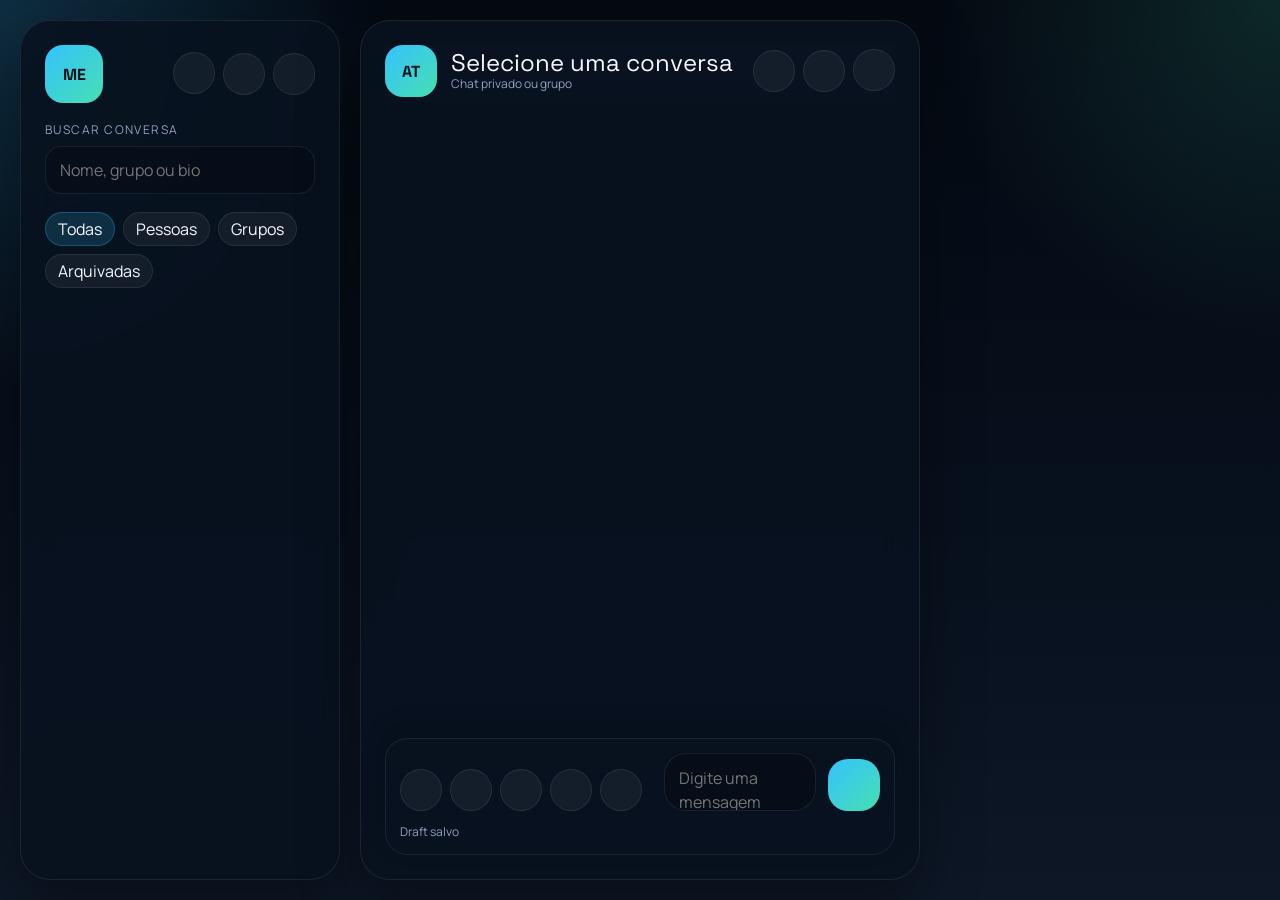
==== commit 943f3c23: "feat: wire Supabase auth bootstrap" ====
--- a/chat.html
+++ b/chat.html
@@ -30,14 +30,20 @@
         <div class="sidebar-head-actions">
           <div class="quick-create-wrap">
             <button id="quick-create-btn" class="icon-btn" type="button" title="Criar"></button>
-            <div id="quick-create-menu" class="context-menu hidden">
-              <button class="context-menu-item" data-quick-action="add-contact" type="button">
-                <span class="context-menu-icon">+</span>
-                <span>Adicionar contato</span>
+            <div id="quick-create-menu" class="context-menu quick-create-menu hidden">
+              <button class="context-menu-item quick-create-item" data-quick-action="add-contact" type="button">
+                <span id="quick-create-add-icon" class="context-menu-icon quick-create-item-icon"></span>
+                <span class="quick-create-copy">
+                  <strong>Adicionar contato</strong>
+                  <small>Iniciar conversa privada</small>
+                </span>
               </button>
-              <button class="context-menu-item" data-quick-action="create-group" type="button">
-                <span class="context-menu-icon">+</span>
-                <span>Criar grupo</span>
+              <button class="context-menu-item quick-create-item" data-quick-action="create-group" type="button">
+                <span id="quick-create-group-icon" class="context-menu-icon quick-create-item-icon"></span>
+                <span class="quick-create-copy">
+                  <strong>Criar grupo</strong>
+                  <small>Reunir varias pessoas</small>
+                </span>
               </button>
             </div>
           </div>
@@ -64,6 +70,7 @@
     <main class="chat-shell">
       <header class="chat-header">
         <div class="chat-identity">
+          <button id="mobile-chat-back-btn" class="icon-btn mobile-chat-back-btn" type="button" title="Voltar"></button>
           <div id="chat-avatar" class="chat-avatar">AT</div>
           <div>
             <div id="chat-title" class="chat-title">Selecione uma conversa</div>
@@ -114,8 +121,14 @@
         <button id="reply-cancel" class="ghost-btn compact" type="button">Cancelar</button>
       </section>
 
+      <button id="mention-jump-btn" class="mention-jump-btn hidden" type="button" title="Ir para a mencao">
+        <span class="mention-jump-icon" aria-hidden="true"></span>
+        <span id="mention-jump-label">Ir para a mencao</span>
+      </button>
+
       <form id="composer-form" class="composer">
         <div id="attachment-preview" class="attachment-preview hidden"></div>
+        <div id="mention-panel" class="mention-panel hidden"></div>
         <div class="composer-row">
           <div class="composer-tools">
             <button id="emoji-btn" class="icon-btn" type="button" title="Emoji"></button>
--- a/style.css
+++ b/style.css
@@ -29,7 +29,11 @@
   --radius-sm: 12px;
   --shadow: 0 24px 60px rgba(0, 0, 0, 0.34);
   --font-scale: 1;
-  --message-bubble-width: min(1100px, 94%);
+  --message-bubble-width: min(620px, 72%);
+  --message-bubble-min-width: 280px;
+  --message-image-width: 280px;
+  --message-image-height: 200px;
+  --audio-card-width: 280px;
 }
 
 * { box-sizing: border-box; }
@@ -287,6 +291,10 @@
 }
 .thread-item.no-avatar { grid-template-columns: minmax(0, 1fr) auto; }
 .thread-item.active { background: linear-gradient(135deg, rgba(53, 194, 255, 0.18), var(--card-bg)); border-color: rgba(53, 194, 255, 0.24); }
+.thread-item.mention-alert {
+  border-color: rgba(249, 115, 22, 0.26);
+  box-shadow: inset 0 0 0 1px rgba(249, 115, 22, 0.08);
+}
 .thread-avatar { width: 54px; height: 54px; }
 .thread-main { min-width: 0; }
 .thread-side { display: grid; justify-items: end; gap: 6px; }
@@ -330,6 +338,12 @@
 .thread-badge.thread-badge-icon svg {
   width: 13px;
   height: 13px;
+}
+.thread-badge.mention-badge {
+  color: #041017;
+  border: none;
+  background: linear-gradient(135deg, #fb7185, #f59e0b);
+  font-weight: 800;
 }
 .presence-dot {
   width: 9px;
@@ -370,6 +384,40 @@
 }
 .chat-title { font-size: 24px; line-height: 1.05; }
 .search-panel, .reply-banner, .composer { padding: 14px; }
+.mention-jump-btn {
+  align-self: flex-start;
+  display: inline-flex;
+  align-items: center;
+  gap: 10px;
+  margin: -4px 0 -4px 4px;
+  padding: 0 14px 0 10px;
+  min-height: 40px;
+  border-radius: 999px;
+  border: 1px solid rgba(53, 194, 255, 0.2);
+  background: color-mix(in srgb, var(--panel-strong) 84%, transparent);
+  color: var(--text);
+  box-shadow: 0 10px 24px rgba(4, 12, 24, 0.12);
+  backdrop-filter: blur(14px);
+}
+.mention-jump-icon {
+  width: 24px;
+  height: 24px;
+  display: inline-flex;
+  align-items: center;
+  justify-content: center;
+  border-radius: 999px;
+  color: #041017;
+  background: linear-gradient(135deg, var(--accent), var(--accent-alt));
+}
+.mention-jump-icon svg {
+  width: 14px;
+  height: 14px;
+}
+#mention-jump-label {
+  font-size: 12px;
+  font-weight: 700;
+  letter-spacing: 0.02em;
+}
 .pinned-banner {
   padding: 0;
   border: 1px solid rgba(53, 194, 255, 0.16);
@@ -426,6 +474,7 @@
   border-radius: 20px;
   background: var(--panel-strong);
   box-shadow: var(--shadow);
+  backdrop-filter: blur(18px);
 }
 .context-menu-item {
   width: 100%;
@@ -437,7 +486,7 @@
   border: 1px solid transparent;
   border-radius: 14px;
   color: var(--text);
-  background: var(--surface);
+  background: var(--card-bg);
   text-align: left;
 }
 .context-menu-item:hover {
@@ -465,6 +514,40 @@
 .quick-create-wrap .context-menu {
   left: 0;
   right: auto;
+}
+.quick-create-menu {
+  width: min(280px, calc(100vw - 56px));
+  padding: 10px;
+  gap: 8px;
+  border-radius: 22px;
+}
+.quick-create-item {
+  min-height: 58px;
+  padding: 10px 12px;
+  align-items: center;
+}
+.quick-create-item-icon {
+  width: 38px;
+  height: 38px;
+  flex: 0 0 38px;
+  border-radius: 14px;
+  border: 1px solid rgba(53, 194, 255, 0.14);
+  background: linear-gradient(135deg, rgba(53, 194, 255, 0.18), rgba(69, 224, 177, 0.12));
+  color: var(--accent-alt);
+}
+.quick-create-copy {
+  display: grid;
+  gap: 2px;
+  min-width: 0;
+}
+.quick-create-copy strong {
+  font-size: 14px;
+  line-height: 1.1;
+}
+.quick-create-copy small {
+  color: var(--muted);
+  font-size: 11px;
+  line-height: 1.25;
 }
 .undo-toast {
   position: fixed;
@@ -566,9 +649,119 @@
   min-height: 0;
   overflow: auto;
   display: grid;
-  gap: 14px;
+  gap: 10px;
   align-content: start;
   padding: 4px 8px 12px 0;
+}
+.message-row {
+  width: 100%;
+  display: flex;
+  align-items: flex-end;
+  gap: 8px;
+}
+.message-row.mine {
+  justify-content: flex-end;
+}
+.message-sequence {
+  display: grid;
+  gap: 3px;
+  width: fit-content;
+  max-width: min(calc(var(--message-bubble-width) + 54px), 100%);
+  justify-self: start;
+  border-radius: 24px;
+  content-visibility: auto;
+  contain-intrinsic-size: 120px;
+}
+.message-sequence.mine {
+  justify-self: end;
+}
+.message-sequence.stacked {
+  padding: 8px 10px;
+  background: rgba(255, 255, 255, 0.025);
+  border: 1px solid rgba(255, 255, 255, 0.035);
+  box-shadow: inset 0 1px 0 rgba(255, 255, 255, 0.025);
+}
+.message-sequence.mine.stacked {
+  background: rgba(53, 194, 255, 0.05);
+  border-color: rgba(53, 194, 255, 0.08);
+}
+.message-avatar-wrap {
+  width: 38px;
+  height: 38px;
+  flex: 0 0 38px;
+  display: inline-flex;
+  align-items: center;
+  justify-content: center;
+  align-self: flex-start;
+  margin-top: 18px;
+  border-radius: 999px;
+}
+.message-avatar {
+  width: 30px;
+  height: 30px;
+  flex: 0 0 30px;
+  align-self: center;
+  margin: 0;
+  border-radius: 999px;
+  font-size: 11px;
+}
+.message-stack {
+  min-width: 0;
+  display: grid;
+  gap: 4px;
+}
+.message-row.mine .message-stack {
+  justify-items: end;
+}
+.message-sender-label {
+  padding: 0 4px;
+  color: var(--muted);
+  font-size: 11px;
+  font-weight: 700;
+  letter-spacing: 0.02em;
+}
+.day-divider {
+  display: flex;
+  justify-content: center;
+  margin: 6px 0 2px;
+}
+.system-event {
+  display: flex;
+  justify-content: center;
+  margin: 2px 0 4px;
+}
+.day-divider-pill {
+  display: inline-flex;
+  align-items: center;
+  justify-content: center;
+  min-height: 28px;
+  padding: 0 14px;
+  border-radius: 999px;
+  border: 1px solid rgba(53, 194, 255, 0.16);
+  background: color-mix(in srgb, var(--panel-strong) 82%, transparent);
+  color: var(--muted);
+  font-size: 12px;
+  font-weight: 700;
+  text-transform: none;
+  box-shadow: 0 10px 24px rgba(4, 12, 24, 0.12);
+  backdrop-filter: blur(14px);
+}
+.system-event-pill {
+  display: inline-flex;
+  align-items: center;
+  justify-content: center;
+  min-height: 28px;
+  max-width: min(560px, 92%);
+  padding: 0 14px;
+  border-radius: 999px;
+  border: 1px solid rgba(255, 255, 255, 0.08);
+  background: color-mix(in srgb, var(--surface) 78%, transparent);
+  color: var(--muted);
+  font-size: 12px;
+  font-weight: 600;
+  text-align: center;
+  box-shadow: 0 10px 24px rgba(4, 12, 24, 0.08);
+  backdrop-filter: blur(14px);
 }
 .unread-divider {
   display: grid;
@@ -609,15 +802,18 @@
 .empty-block.tall { padding: 80px 18px; }
 .message {
   position: relative;
-  max-width: var(--message-bubble-width);
-  padding: 14px 16px;
-  border-radius: 24px;
+  width: fit-content;
+  min-width: min(var(--message-bubble-min-width), 100%);
+  max-width: min(var(--message-bubble-width), 100%);
+  padding: 8px 14px 7px;
+  border-radius: 20px;
   border: 1px solid var(--border);
   background: var(--message-card-bg);
   box-shadow: var(--message-card-shadow);
+  justify-self: start;
 }
 .message.mine {
-  margin-left: auto;
+  justify-self: end;
   background: var(--message-own-bg);
   border-color: var(--message-own-border);
 }
@@ -634,22 +830,42 @@
   content: "";
   position: absolute;
   left: 0;
-  top: 12px;
-  bottom: 12px;
+  top: 10px;
+  bottom: 10px;
   width: 4px;
   border-radius: 999px;
   background: linear-gradient(180deg, var(--accent), var(--accent-alt));
 }
 .message.highlight { box-shadow: 0 0 0 2px rgba(53, 194, 255, 0.34); }
-.message-head { display: flex; align-items: center; justify-content: space-between; gap: 12px; margin-bottom: 10px; }
-.message-head strong { font-size: 14px; }
-.message-head-actions, .flag-row, .message-reactions, .message-menu, .attachment-row { display: flex; align-items: center; flex-wrap: wrap; gap: 8px; }
+.message-head { display: flex; align-items: center; justify-content: space-between; gap: 8px; margin-bottom: 6px; }
+.message-head-actions, .flag-row, .message-reactions, .message-menu, .attachment-row { display: flex; align-items: center; flex-wrap: wrap; gap: 6px; }
+.message-head {
+  justify-content: flex-end;
+}
+.message-menu-trigger {
+  width: 22px;
+  height: 22px;
+  display: inline-flex;
+  align-items: center;
+  justify-content: center;
+  padding: 0;
+  border: none;
+  background: transparent;
+  color: var(--muted);
+}
+.message-menu-trigger:hover {
+  color: var(--text);
+}
+.message-menu-trigger svg {
+  width: 16px;
+  height: 16px;
+}
 .message-select-btn {
   position: absolute;
-  left: 14px;
-  top: 18px;
-  width: 22px;
-  height: 22px;
+  left: 12px;
+  top: 14px;
+  width: 20px;
+  height: 20px;
   display: inline-flex;
   align-items: center;
   justify-content: center;
@@ -666,16 +882,49 @@
   box-shadow: 0 0 0 3px rgba(53, 194, 255, 0.14);
 }
 .message-select-btn svg {
-  width: 14px;
-  height: 14px;
+  width: 13px;
+  height: 13px;
   stroke-width: 2.3;
 }
-.message-text { color: var(--text); font-size: 15px; line-height: 1.6; text-shadow: var(--message-text-shadow); overflow-wrap: anywhere; word-break: break-word; }
+.message-text { color: var(--text); font-size: 14px; line-height: 1.34; text-shadow: var(--message-text-shadow); overflow-wrap: anywhere; word-break: break-word; }
 .message-text a { color: #93e7ff; }
+.mention-tag {
+  display: inline-flex;
+  align-items: center;
+  min-height: 24px;
+  padding: 0 9px;
+  margin: 0 1px;
+  font: inherit;
+  border: 1px solid rgba(249, 115, 22, 0.28);
+  border-radius: 999px;
+  background: rgba(249, 115, 22, 0.22);
+  color: #ffb06a;
+  font-weight: 700;
+  letter-spacing: 0.01em;
+  box-shadow: 0 6px 16px rgba(249, 115, 22, 0.12);
+  cursor: pointer;
+}
+.mention-tag:hover,
+.mention-tag:focus-visible {
+  background: rgba(249, 115, 22, 0.3);
+  color: #ffd0a7;
+}
+.mention-tag.self {
+  border-color: rgba(82, 227, 220, 0.34);
+  background: rgba(82, 227, 220, 0.2);
+  color: #79fff4;
+  box-shadow: 0 8px 20px rgba(82, 227, 220, 0.16);
+}
+.mention-tag.intense {
+  font-weight: 800;
+  text-decoration: underline;
+  text-decoration-thickness: 1.5px;
+  text-underline-offset: 2px;
+}
 .reply-snippet {
   width: 100%;
-  margin-bottom: 10px;
-  padding: 10px 12px;
+  margin-bottom: 8px;
+  padding: 8px 10px;
   display: grid;
   gap: 4px;
   border-radius: 14px;
@@ -693,7 +942,18 @@
 .reply-snippet:hover {
   background: var(--surface-strong);
 }
-.bubble-image { width: 156px; height: 112px; object-fit: cover; border-radius: 16px; border: 1px solid var(--border); cursor: pointer; }
+.message-bottom-meta {
+  display: inline-flex;
+  align-items: center;
+  gap: 6px;
+  padding: 0 4px;
+  color: var(--muted);
+  font-size: 11px;
+}
+.message-bottom-meta.mine {
+  justify-self: end;
+}
+.bubble-image { width: var(--message-image-width); height: var(--message-image-height); object-fit: cover; border-radius: 18px; border: 1px solid var(--border); cursor: pointer; }
 .doc-pill, .attachment-chip, .reaction-btn {
   display: inline-flex;
   align-items: center;
@@ -706,14 +966,12 @@
   background: var(--surface);
 }
 .reaction-btn.active { background: rgba(53, 194, 255, 0.16); border-color: rgba(53, 194, 255, 0.28); }
-.message-reactions {
-  margin-top: 10px;
-}
 .reaction-strip {
   display: inline-flex;
   align-items: center;
   gap: 8px;
   min-height: 28px;
+  justify-content: flex-end;
 }
 .reaction-toggle {
   width: 28px;
@@ -735,6 +993,31 @@
   border-color: rgba(53, 194, 255, 0.24);
   background: rgba(53, 194, 255, 0.12);
 }
+.message-footer {
+  display: flex;
+  align-items: flex-end;
+  justify-content: space-between;
+  gap: 8px;
+  margin-top: 8px;
+}
+.message-side-actions {
+  align-self: center;
+  display: inline-flex;
+  align-items: center;
+  min-height: 28px;
+}
+.message-row.mine .message-side-actions {
+  order: 2;
+}
+.message-corner-actions {
+  margin-left: auto;
+  display: inline-flex;
+  align-items: flex-end;
+  justify-content: flex-end;
+  flex-wrap: wrap;
+  gap: 6px;
+  min-height: 28px;
+}
 .reaction-options {
   display: inline-flex;
   align-items: center;
@@ -742,7 +1025,7 @@
   max-width: 0;
   overflow: hidden;
   opacity: 0;
-  transform: translateX(-14px);
+  transform: translateX(14px);
   transition: max-width 180ms ease, opacity 180ms ease, transform 180ms ease;
   pointer-events: none;
 }
@@ -763,6 +1046,7 @@
   align-items: center;
   flex-wrap: wrap;
   gap: 6px;
+  justify-content: flex-end;
 }
 .reaction-count {
   display: inline-flex;
@@ -778,18 +1062,37 @@
 }
 .check-status { color: var(--muted); font-weight: 700; }
 .check-status.read { color: #89e9ff; }
-.message-menu { margin-top: 10px; }
+.message-menu {
+  position: absolute;
+  top: 34px;
+  right: 10px;
+  z-index: 8;
+  display: inline-flex;
+  align-items: center;
+  flex-wrap: wrap;
+  gap: 8px;
+  padding: 8px;
+  border: 1px solid rgba(53, 194, 255, 0.16);
+  border-radius: 16px;
+  background: var(--panel-strong);
+  box-shadow: 0 14px 28px rgba(4, 12, 24, 0.18);
+  backdrop-filter: blur(16px);
+}
+.message.mine .message-menu {
+  right: 10px;
+}
+.message-menu .icon-btn.mini {
+  background: var(--surface);
+}
 .flag-row {
-  position: relative;
+  display: inline-flex;
+  align-items: center;
+  flex-wrap: wrap;
+  gap: 6px;
   min-height: 24px;
-  margin-top: 10px;
-  padding-right: 34px;
 }
 .flag-chip, .role-chip { color: var(--muted); }
 .favorite-badge {
-  position: absolute;
-  right: 0;
-  bottom: 0;
   width: 24px;
   height: 24px;
   display: inline-flex;
@@ -834,6 +1137,66 @@
   flex-shrink: 0;
 }
 .composer-meta { display: flex; align-items: center; justify-content: space-between; gap: 12px; }
+#mention-panel.mention-panel {
+  position: absolute;
+  left: 14px;
+  bottom: calc(100% + 10px);
+  width: min(360px, calc(100% - 28px));
+  max-height: min(320px, 42vh);
+  overflow: auto;
+  padding: 10px;
+  border: 1px solid var(--border);
+  border-radius: 22px;
+  background: var(--panel-strong);
+  box-shadow: var(--shadow);
+  z-index: 12;
+  display: grid;
+  gap: 6px;
+}
+.mention-item {
+  width: 100%;
+  display: flex;
+  align-items: center;
+  gap: 12px;
+  padding: 10px 12px;
+  border: 1px solid transparent;
+  border-radius: 18px;
+  color: var(--text);
+  background: transparent;
+  text-align: left;
+}
+.mention-item:hover,
+.mention-item.active {
+  border-color: rgba(82, 227, 220, 0.26);
+  background: linear-gradient(135deg, rgba(82, 227, 220, 0.12), rgba(255, 164, 61, 0.08));
+}
+.mention-avatar {
+  width: 38px;
+  height: 38px;
+  border-radius: 14px;
+  flex-shrink: 0;
+}
+.mention-copy {
+  min-width: 0;
+  display: grid;
+  gap: 2px;
+}
+.mention-copy strong,
+.mention-copy small {
+  display: block;
+  overflow: hidden;
+  text-overflow: ellipsis;
+  white-space: nowrap;
+}
+.mention-copy small {
+  color: var(--muted);
+}
+.mention-empty {
+  padding: 12px 14px;
+  border-radius: 18px;
+  color: var(--muted);
+  background: var(--surface);
+}
 #composer {
   width: 100%;
   min-width: 0;
@@ -884,8 +1247,8 @@
 .audio-preview-card,
 .audio-card {
   display: grid;
-  gap: 10px;
-  padding: 12px;
+  gap: 8px;
+  padding: 10px;
   border-radius: 18px;
   border: 1px solid var(--border);
   background: var(--surface);
@@ -900,7 +1263,7 @@
 .recording-card-actions {
   display: inline-flex;
   align-items: center;
-  gap: 10px;
+  gap: 8px;
 }
 .recording-badge {
   display: inline-flex;
@@ -947,28 +1310,28 @@
   justify-self: center;
 }
 .recording-card-actions .icon-btn.mini {
-  width: 36px;
-  height: 36px;
+  width: 34px;
+  height: 34px;
 }
 .audio-player {
   --audio-progress: 0%;
   display: grid;
+  gap: 8px;
+}
+.audio-player-row {
+  display: grid;
+  grid-template-columns: auto minmax(0, 1fr) auto;
+  align-items: center;
   gap: 10px;
 }
-.audio-player-row {
-  display: grid;
-  grid-template-columns: auto minmax(0, 1fr) auto;
-  align-items: center;
-  gap: 12px;
-}
 .audio-player-side {
   display: grid;
   justify-items: end;
-  gap: 8px;
+  gap: 6px;
 }
 .audio-toggle-btn {
-  width: 38px;
-  height: 38px;
+  width: 34px;
+  height: 34px;
   display: inline-flex;
   align-items: center;
   justify-content: center;
@@ -981,8 +1344,8 @@
   background: rgba(255, 255, 255, 0.08);
 }
 .audio-toggle-btn svg {
-  width: 16px;
-  height: 16px;
+  width: 14px;
+  height: 14px;
 }
 .audio-wave-shell {
   position: relative;
@@ -1033,8 +1396,9 @@
 }
 .audio-preview-card,
 .audio-card {
-  min-width: min(320px, 100%);
-  flex: 1 1 320px;
+  min-width: min(var(--audio-card-width), 100%);
+  max-width: min(var(--message-bubble-width), 100%);
+  flex: 0 1 var(--audio-card-width);
 }
 .audio-card-head strong {
   font-size: 13px;
@@ -1286,6 +1650,24 @@
   align-content: start;
 }
 .settings-main { padding: 24px; }
+.mobile-chat-back-btn,
+.settings-mobile-bar {
+  display: none;
+}
+.settings-mobile-bar {
+  align-items: center;
+  gap: 12px;
+  margin-bottom: 16px;
+}
+.settings-mobile-copy {
+  display: grid;
+  gap: 2px;
+  min-width: 0;
+}
+.settings-mobile-copy strong {
+  font-family: "Space Grotesk", sans-serif;
+  font-size: 18px;
+}
 .settings-head h1 { font-size: 34px; }
 .settings-nav {
   display: grid;
@@ -1425,6 +1807,7 @@
 .hide-avatars .thread-avatar,
 .hide-avatars .chat-avatar,
 .hide-avatars .member-avatar,
+.hide-avatars .message-avatar,
 .hide-avatars .current-user-avatar,
 .hide-avatars .detail-avatar {
   display: none;
@@ -1450,21 +1833,174 @@
 }
 
 @media (max-width: 940px) {
-  .page-auth .auth-shell, .chat-app, .settings-shell { grid-template-columns: 1fr; }
-  .page-chat { overflow: auto; }
-  .chat-app { height: auto; min-height: 100dvh; overflow: visible; }
-  .sidebar { max-height: 40vh; }
-  .chat-shell { min-height: 60vh; }
-  .settings-sidebar { position: static; top: auto; }
-  .details-drawer { order: 3; }
+  .page-auth .auth-shell, .settings-shell { grid-template-columns: 1fr; }
+  .page-chat { overflow: hidden; }
+  .page-chat.quick-create-open .chat-app::after {
+    content: "";
+    position: fixed;
+    inset: 0;
+    z-index: 18;
+    background: rgba(3, 8, 16, 0.42);
+    backdrop-filter: blur(6px);
+    pointer-events: none;
+  }
+  .page-chat .chat-app {
+    position: relative;
+    display: block;
+    height: 100dvh;
+    min-height: 100dvh;
+    padding: 0;
+    gap: 0;
+    overflow: hidden;
+  }
+  .page-chat .sidebar,
+  .page-chat .chat-shell,
+  .page-chat .details-drawer {
+    position: absolute;
+    inset: 0;
+    padding: 16px;
+    border: none;
+    border-radius: 0;
+    box-shadow: none;
+    max-height: none;
+  }
+  .page-chat .sidebar {
+    display: grid;
+    overflow: hidden;
+  }
+  .page-chat .chat-shell,
+  .page-chat .details-drawer {
+    display: none;
+  }
+  .page-chat.mobile-view-list .sidebar {
+    display: grid;
+  }
+  .page-chat.mobile-view-chat .sidebar,
+  .page-chat.mobile-view-details .sidebar,
+  .page-chat.mobile-view-details .chat-shell {
+    display: none;
+  }
+  .page-chat.mobile-view-chat .chat-shell {
+    display: flex;
+  }
+  .page-chat.mobile-view-details .details-drawer {
+    display: flex;
+    flex-direction: column;
+    overflow: auto;
+  }
+  .page-chat .chat-header {
+    align-items: center;
+    flex-wrap: nowrap;
+    gap: 10px;
+    padding-bottom: 2px;
+  }
+  .page-chat .chat-identity {
+    flex: 1;
+    min-width: 0;
+  }
+  .page-chat .chat-actions {
+    flex-shrink: 0;
+  }
+  .page-chat .mobile-chat-back-btn {
+    display: inline-flex;
+    flex: 0 0 auto;
+  }
+  .page-chat .quick-create-wrap .quick-create-menu {
+    position: fixed;
+    left: 12px;
+    right: 12px;
+    top: auto;
+    bottom: 12px;
+    width: auto;
+    z-index: 24;
+    border-radius: 24px;
+    padding: 12px;
+    gap: 10px;
+  }
+  .page-chat .quick-create-wrap .quick-create-item {
+    min-height: 62px;
+    padding: 12px 14px;
+  }
+  .page-chat .quick-create-wrap .quick-create-item-icon {
+    width: 42px;
+    height: 42px;
+    flex-basis: 42px;
+    border-radius: 16px;
+  }
+  .page-chat .chat-title {
+    font-size: 20px;
+  }
+  .page-chat .chat-subtitle {
+    font-size: 12px;
+  }
+  .page-chat .details-drawer .drawer-head {
+    align-items: center;
+    flex-wrap: nowrap;
+  }
+  .settings-shell {
+    padding: 12px;
+    gap: 12px;
+  }
+  .settings-sidebar,
+  .settings-main {
+    padding: 16px;
+    border-radius: 22px;
+  }
+  .settings-sidebar {
+    position: static;
+    top: auto;
+    gap: 14px;
+  }
+  .settings-sidebar > .brand,
+  .settings-sidebar > .primary-btn.wide {
+    display: none;
+  }
+  .settings-mobile-bar {
+    display: flex;
+  }
+  .settings-head {
+    display: none;
+  }
+  .settings-profile {
+    padding: 0;
+    border: none;
+    background: transparent;
+  }
+  .settings-nav {
+    display: flex;
+    gap: 8px;
+    overflow-x: auto;
+    padding-bottom: 4px;
+    scrollbar-width: none;
+  }
+  .settings-nav::-webkit-scrollbar {
+    display: none;
+  }
+  .settings-nav-link {
+    min-width: max-content;
+    white-space: nowrap;
+  }
 }
 
 @media (max-width: 680px) {
-  .page-auth .auth-shell, .chat-app, .settings-shell { padding: 12px; gap: 12px; }
-  .auth-hero, .auth-panel, .sidebar, .chat-shell, .details-drawer, .settings-sidebar, .settings-main { padding: 16px; border-radius: 22px; }
-  .settings-head, .drawer-head { align-items: flex-start; flex-direction: column; }
+  .page-auth .auth-shell, .settings-shell { padding: 12px; gap: 12px; }
+  .auth-hero, .auth-panel, .settings-sidebar, .settings-main { padding: 16px; border-radius: 22px; }
+  .page-chat .sidebar,
+  .page-chat .chat-shell,
+  .page-chat .details-drawer {
+    padding: 14px 14px 16px;
+  }
+  .drawer-head { align-items: flex-start; flex-direction: column; }
   .sidebar-top { align-items: center; flex-direction: row; }
-  .chat-header, .reply-banner, .search-row { align-items: flex-start; flex-wrap: wrap; }
+  .reply-banner, .search-row { align-items: flex-start; flex-wrap: wrap; }
+  .mention-jump-btn {
+    margin-left: 0;
+  }
+  .page-chat .chat-header,
+  .page-chat .details-drawer .drawer-head {
+    align-items: center;
+    flex-wrap: nowrap;
+  }
   .selection-bar { align-items: stretch; flex-direction: column; }
   .selection-bar { top: 12px; }
   .selection-actions { width: 100%; justify-content: stretch; flex-wrap: wrap; }
@@ -1484,6 +2020,13 @@
   .composer-tools { width: 100%; flex-wrap: wrap; }
   .send-btn { width: 100%; }
   #composer { min-height: 96px; }
+  .message-row {
+    align-items: stretch;
+    gap: 8px;
+  }
+  .message-side-actions {
+    align-self: flex-start;
+  }
   .message, .message.mine { max-width: 100%; }
   .settings-grid { grid-template-columns: 1fr; }
   .settings-card.span-2 { grid-column: auto; }
@@ -1492,7 +2035,19 @@
   .detail-line { align-items: flex-start; flex-direction: column; }
   .detail-line strong { max-width: none; text-align: left; }
   .floating-panel { left: 12px; right: 12px; width: auto; bottom: 12px; }
+  #mention-panel.mention-panel {
+    left: 0;
+    right: 0;
+    bottom: calc(100% + 8px);
+    width: auto;
+    max-height: min(280px, 38vh);
+  }
   .context-menu { left: 0; right: auto; width: min(240px, calc(100vw - 48px)); }
+  .page-chat .quick-create-wrap .quick-create-menu {
+    left: 12px;
+    right: 12px;
+    width: auto;
+  }
   .undo-toast { width: calc(100vw - 24px); bottom: 12px; grid-template-columns: 1fr; }
   .undo-toast .ghost-btn { width: 100%; }
   .camera-card { width: calc(100vw - 16px); padding: 14px; border-radius: 22px; }
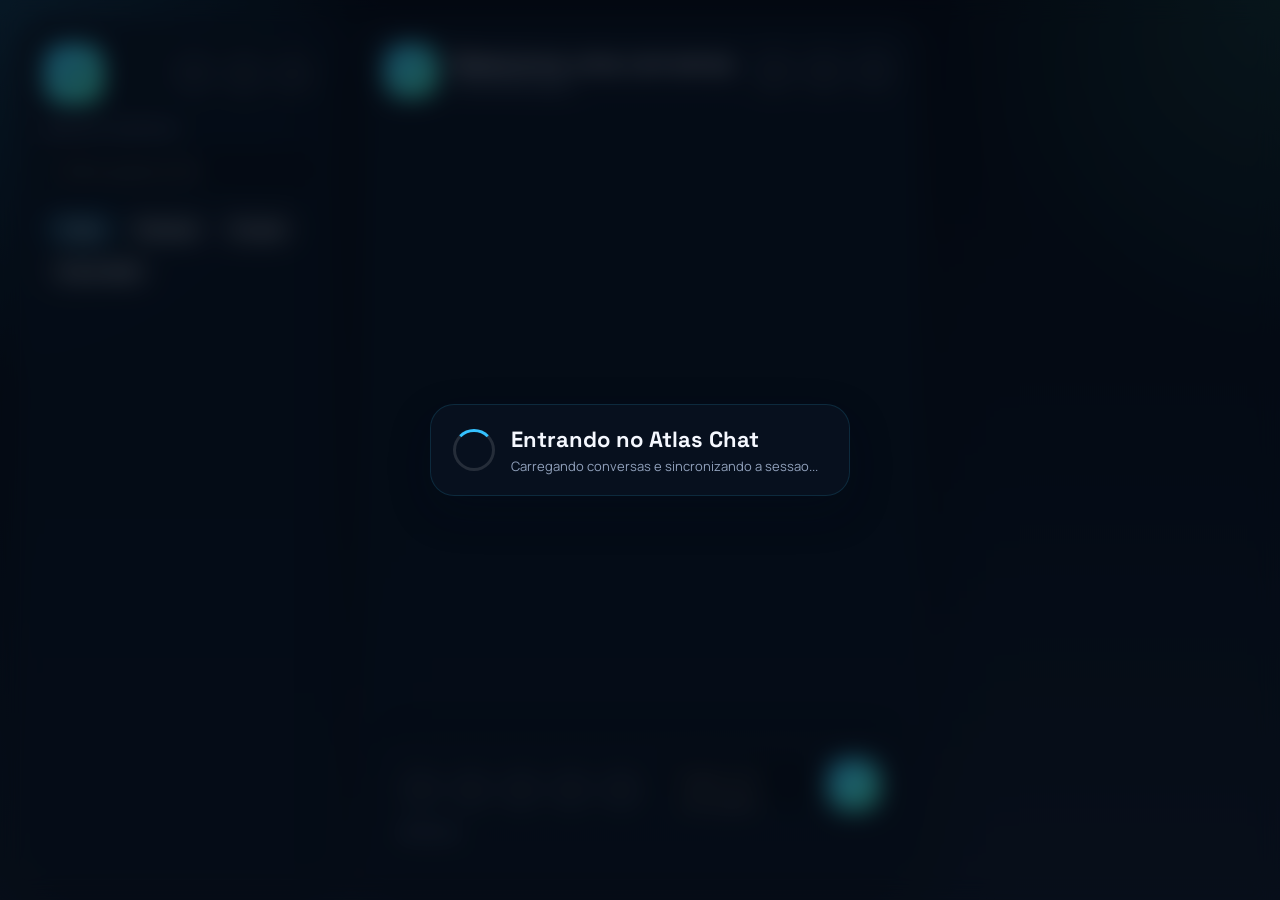
==== commit 89a4043b: "fix: speed up sends and harden media flows" ====
--- a/chat.html
+++ b/chat.html
@@ -6,6 +6,7 @@
   <title>Atlas Chat</title>
   <link rel="preconnect" href="https://fonts.googleapis.com">
   <link rel="preconnect" href="https://fonts.gstatic.com" crossorigin>
+  <link rel="stylesheet" href="https://cdnjs.cloudflare.com/ajax/libs/font-awesome/6.5.2/css/all.min.css" crossorigin="anonymous" referrerpolicy="no-referrer">
   <link href="https://fonts.googleapis.com/css2?family=Manrope:wght@400;500;600;700&family=Space+Grotesk:wght@500;700&display=swap" rel="stylesheet">
   <link rel="stylesheet" href="style.css">
 </head>
@@ -47,7 +48,7 @@
               </button>
             </div>
           </div>
-          <a class="icon-link" href="settings.html" title="Configuracoes"></a>
+          <a id="settings-link" class="icon-link" href="settings.html" title="Configuracoes"></a>
           <button id="logout-btn" class="icon-btn" type="button" title="Sair"></button>
         </div>
       </div>
@@ -121,10 +122,13 @@
         <button id="reply-cancel" class="ghost-btn compact" type="button">Cancelar</button>
       </section>
 
-      <button id="mention-jump-btn" class="mention-jump-btn hidden" type="button" title="Ir para a mencao">
-        <span class="mention-jump-icon" aria-hidden="true"></span>
-        <span id="mention-jump-label">Ir para a mencao</span>
-      </button>
+      <div class="feed-fab-stack">
+        <button id="scroll-bottom-btn" class="mention-jump-btn scroll-bottom-btn hidden" type="button" title="Ir para o fim da conversa"></button>
+        <button id="mention-jump-btn" class="mention-jump-btn hidden" type="button" title="Ir para a mencao">
+          <span class="mention-jump-icon" aria-hidden="true"></span>
+          <span id="mention-jump-label">Ir para a mencao</span>
+        </button>
+      </div>
 
       <form id="composer-form" class="composer">
         <div id="attachment-preview" class="attachment-preview hidden"></div>
@@ -138,7 +142,7 @@
             <button id="voice-btn" class="icon-btn" type="button" title="Audio"></button>
           </div>
           <textarea id="composer" rows="1" placeholder="Digite uma mensagem"></textarea>
-          <button id="send-btn" class="send-btn" type="submit" title="Enviar"></button>
+          <button id="send-btn" class="send-btn" type="button" title="Enviar"></button>
         </div>
         <div class="composer-meta">
           <span id="draft-status">Draft salvo</span>
@@ -199,6 +203,7 @@
       <div class="camera-actions">
         <span id="camera-status" class="muted-line">Abrindo camera...</span>
         <div class="camera-action-buttons">
+          <button id="camera-flip-btn" class="ghost-btn compact" type="button">Rotacionar camera</button>
           <button id="camera-fallback-btn" class="ghost-btn compact" type="button">Usar seletor</button>
           <button id="camera-capture-btn" class="primary-btn" type="button" disabled>Capturar</button>
         </div>
@@ -207,6 +212,15 @@
   </div>
 
   <div id="undo-toast" class="undo-toast hidden"></div>
+  <div id="boot-overlay" class="boot-overlay">
+    <div class="boot-card">
+      <div class="boot-spinner" aria-hidden="true"></div>
+      <div class="boot-copy">
+        <strong>Entrando no Atlas Chat</strong>
+        <span id="boot-status">Carregando conversas e sincronizando a sessao...</span>
+      </div>
+    </div>
+  </div>
 
   <script type="module" src="app.js"></script>
 </body>
--- a/style.css
+++ b/style.css
@@ -51,6 +51,7 @@
 button, input, textarea { font: inherit; }
 button { cursor: pointer; }
 svg { width: 18px; height: 18px; fill: none; stroke: currentColor; stroke-width: 1.8; stroke-linecap: round; stroke-linejoin: round; }
+.icon-link i, .icon-btn i { font-size: 18px; line-height: 1; }
 .hidden { display: none !important; }
 
 .brand {
@@ -168,7 +169,8 @@
   border-radius: var(--radius-xl);
   background: var(--panel);
   box-shadow: var(--shadow);
-  backdrop-filter: blur(18px);
+  backdrop-filter: blur(10px);
+  animation: shell-enter 0.24s ease both;
 }
 .auth-hero, .auth-panel, .sidebar, .chat-shell, .details-drawer, .settings-sidebar, .settings-main { padding: 24px; }
 .auth-hero { display: grid; align-content: space-between; }
@@ -198,6 +200,40 @@
 .auth-tab.active { background: linear-gradient(135deg, rgba(53, 194, 255, 0.2), rgba(69, 224, 177, 0.18)); border-color: rgba(53, 194, 255, 0.28); }
 .auth-form { display: grid; gap: 14px; }
 .auth-feedback { min-height: 18px; margin: 14px 0 0; color: #ffd2d4; }
+.auth-remember-row { margin-top: -2px; }
+
+@keyframes shell-enter {
+  from {
+    opacity: 0;
+    transform: translateY(14px) scale(0.992);
+  }
+  to {
+    opacity: 1;
+    transform: translateY(0) scale(1);
+  }
+}
+
+@keyframes panel-slide-in {
+  from {
+    opacity: 0;
+    transform: translateX(18px);
+  }
+  to {
+    opacity: 1;
+    transform: translateX(0);
+  }
+}
+
+@keyframes sheet-rise-in {
+  from {
+    opacity: 0;
+    transform: translateY(28px);
+  }
+  to {
+    opacity: 1;
+    transform: translateY(0);
+  }
+}
 
 .chat-app, .settings-shell {
   min-height: 100dvh;
@@ -230,6 +266,7 @@
   gap: 12px;
 }
 .sidebar-head-actions, .chat-actions, .composer-tools, .detail-actions, .member-actions { display: flex; align-items: center; gap: 8px; }
+.member-actions { flex-wrap: wrap; justify-content: flex-end; }
 .sidebar-head-actions { margin-left: auto; }
 .conversation-menu-wrap, .quick-create-wrap, .session-menu-wrap { position: relative; }
 .current-user-card, .settings-profile { display: flex; align-items: center; gap: 14px; }
@@ -384,12 +421,17 @@
 }
 .chat-title { font-size: 24px; line-height: 1.05; }
 .search-panel, .reply-banner, .composer { padding: 14px; }
+.feed-fab-stack {
+  display: grid;
+  gap: 10px;
+  align-self: flex-start;
+  margin: -4px 0 -4px 4px;
+}
 .mention-jump-btn {
-  align-self: flex-start;
   display: inline-flex;
   align-items: center;
   gap: 10px;
-  margin: -4px 0 -4px 4px;
+  margin: 0;
   padding: 0 14px 0 10px;
   min-height: 40px;
   border-radius: 999px;
@@ -399,6 +441,16 @@
   box-shadow: 0 10px 24px rgba(4, 12, 24, 0.12);
   backdrop-filter: blur(14px);
 }
+.scroll-bottom-btn {
+  border-color: rgba(69, 224, 177, 0.22);
+  width: 42px;
+  min-width: 42px;
+  padding: 0;
+  justify-content: center;
+}
+.scroll-bottom-btn i {
+  font-size: 15px;
+}
 .mention-jump-icon {
   width: 24px;
   height: 24px;
@@ -417,6 +469,51 @@
   font-size: 12px;
   font-weight: 700;
   letter-spacing: 0.02em;
+}
+.boot-overlay {
+  position: fixed;
+  inset: 0;
+  z-index: 80;
+  display: grid;
+  place-items: center;
+  padding: 24px;
+  background: rgba(5, 10, 18, 0.58);
+  backdrop-filter: blur(12px);
+}
+.boot-card {
+  width: min(420px, 100%);
+  display: flex;
+  align-items: center;
+  gap: 16px;
+  padding: 20px 22px;
+  border: 1px solid rgba(53, 194, 255, 0.14);
+  border-radius: 24px;
+  background: color-mix(in srgb, var(--panel-strong) 92%, transparent);
+  box-shadow: 0 16px 40px rgba(4, 12, 24, 0.28);
+}
+.boot-copy {
+  display: grid;
+  gap: 4px;
+}
+.boot-copy strong {
+  font-family: "Space Grotesk", sans-serif;
+  font-size: 22px;
+}
+.boot-copy span {
+  color: var(--muted);
+  font-size: 13px;
+}
+.boot-spinner {
+  width: 42px;
+  height: 42px;
+  border-radius: 999px;
+  border: 3px solid rgba(255, 255, 255, 0.12);
+  border-top-color: var(--accent);
+  animation: boot-spin 0.9s linear infinite;
+  flex: 0 0 42px;
+}
+@keyframes boot-spin {
+  to { transform: rotate(360deg); }
 }
 .pinned-banner {
   padding: 0;
@@ -475,6 +572,7 @@
   background: var(--panel-strong);
   box-shadow: var(--shadow);
   backdrop-filter: blur(18px);
+  animation: shell-enter 0.18s ease both;
 }
 .context-menu-item {
   width: 100%;
@@ -648,6 +746,8 @@
   flex: 1 1 auto;
   min-height: 0;
   overflow: auto;
+  overflow-anchor: none;
+  contain: layout paint;
   display: grid;
   gap: 10px;
   align-content: start;
@@ -658,6 +758,7 @@
   display: flex;
   align-items: flex-end;
   gap: 8px;
+  touch-action: pan-y;
 }
 .message-row.mine {
   justify-content: flex-end;
@@ -709,6 +810,11 @@
   min-width: 0;
   display: grid;
   gap: 4px;
+  transition: transform 90ms ease;
+}
+.message-row.gesture-active .message-stack {
+  will-change: transform;
+  transform: translateX(var(--swipe-offset, 0px));
 }
 .message-row.mine .message-stack {
   justify-items: end;
@@ -1061,7 +1167,8 @@
   font-size: 12px;
 }
 .check-status { color: var(--muted); font-weight: 700; }
-.check-status.read { color: #89e9ff; }
+.check-status.delivered { color: color-mix(in srgb, var(--text) 54%, transparent); }
+.check-status.read { color: var(--accent); }
 .message-menu {
   position: absolute;
   top: 34px;
@@ -1076,7 +1183,7 @@
   border-radius: 16px;
   background: var(--panel-strong);
   box-shadow: 0 14px 28px rgba(4, 12, 24, 0.18);
-  backdrop-filter: blur(16px);
+  backdrop-filter: blur(10px);
 }
 .message.mine .message-menu {
   right: 10px;
@@ -1217,6 +1324,15 @@
   border-radius: 20px;
   background: linear-gradient(135deg, var(--accent), var(--accent-alt));
 }
+.send-btn.audio-mode {
+  color: var(--text);
+  background: color-mix(in srgb, var(--panel-strong) 90%, transparent);
+  border: 1px solid rgba(255, 255, 255, 0.12);
+}
+.send-btn.audio-mode svg {
+  width: 18px;
+  height: 18px;
+}
 .attachment-preview {
   display: grid;
   gap: 10px;
@@ -1430,6 +1546,7 @@
   border: 1px solid var(--border);
   background: var(--surface);
 }
+.member-actions .icon-btn.mini { flex: 0 0 auto; }
 .member-avatar { width: 42px; height: 42px; }
 .member-meta { flex: 1; min-width: 0; }
 .floating-panel {
@@ -1458,7 +1575,7 @@
 .modal-layer {
   position: fixed;
   inset: 0;
-  z-index: 40;
+  z-index: 60;
   display: grid;
   place-items: center;
   background: rgba(0, 0, 0, 0.58);
@@ -1592,7 +1709,7 @@
 .camera-layer {
   position: fixed;
   inset: 0;
-  z-index: 55;
+  z-index: 70;
   display: grid;
   place-items: center;
   padding: 18px;
@@ -1607,6 +1724,7 @@
   border-radius: 28px;
   background: var(--panel-strong);
   box-shadow: var(--shadow);
+  animation: sheet-rise-in 0.22s ease both;
 }
 .camera-head,
 .camera-actions,
@@ -1663,6 +1781,10 @@
   display: grid;
   gap: 2px;
   min-width: 0;
+}
+.settings-mobile-reset {
+  margin-left: auto;
+  white-space: nowrap;
 }
 .settings-mobile-copy strong {
   font-family: "Space Grotesk", sans-serif;
@@ -1839,7 +1961,7 @@
     content: "";
     position: fixed;
     inset: 0;
-    z-index: 18;
+    z-index: 24;
     background: rgba(3, 8, 16, 0.42);
     backdrop-filter: blur(6px);
     pointer-events: none;
@@ -1867,13 +1989,16 @@
   .page-chat .sidebar {
     display: grid;
     overflow: hidden;
+    z-index: 20;
   }
   .page-chat .chat-shell,
   .page-chat .details-drawer {
     display: none;
+    z-index: 22;
   }
   .page-chat.mobile-view-list .sidebar {
     display: grid;
+    animation: panel-slide-in 0.2s ease both;
   }
   .page-chat.mobile-view-chat .sidebar,
   .page-chat.mobile-view-details .sidebar,
@@ -1882,11 +2007,13 @@
   }
   .page-chat.mobile-view-chat .chat-shell {
     display: flex;
+    animation: panel-slide-in 0.2s ease both;
   }
   .page-chat.mobile-view-details .details-drawer {
     display: flex;
     flex-direction: column;
     overflow: auto;
+    animation: panel-slide-in 0.2s ease both;
   }
   .page-chat .chat-header {
     align-items: center;
@@ -1904,6 +2031,13 @@
   .page-chat .mobile-chat-back-btn {
     display: inline-flex;
     flex: 0 0 auto;
+  }
+  .page-chat.quick-create-open .sidebar {
+    z-index: 30;
+  }
+  .page-chat .quick-create-wrap {
+    position: relative;
+    z-index: 34;
   }
   .page-chat .quick-create-wrap .quick-create-menu {
     position: fixed;
@@ -1912,10 +2046,11 @@
     top: auto;
     bottom: 12px;
     width: auto;
-    z-index: 24;
+    z-index: 40;
     border-radius: 24px;
     padding: 12px;
     gap: 10px;
+    animation: sheet-rise-in 0.2s ease both;
   }
   .page-chat .quick-create-wrap .quick-create-item {
     min-height: 62px;
@@ -1957,6 +2092,9 @@
   }
   .settings-mobile-bar {
     display: flex;
+  }
+  #export-btn {
+    display: none !important;
   }
   .settings-head {
     display: none;
@@ -1993,8 +2131,14 @@
   .drawer-head { align-items: flex-start; flex-direction: column; }
   .sidebar-top { align-items: center; flex-direction: row; }
   .reply-banner, .search-row { align-items: flex-start; flex-wrap: wrap; }
+  .feed-fab-stack {
+    width: 100%;
+    margin-left: 0;
+  }
   .mention-jump-btn {
     margin-left: 0;
+    width: fit-content;
+    max-width: 100%;
   }
   .page-chat .chat-header,
   .page-chat .details-drawer .drawer-head {
@@ -2013,13 +2157,43 @@
   .unread-divider-line {
     display: none;
   }
-    .composer-row {
-      grid-template-columns: 1fr;
-      gap: 10px;
+  .composer-row {
+      display: flex;
+      flex-wrap: wrap;
+      align-items: flex-end;
+      gap: 8px;
     }
-  .composer-tools { width: 100%; flex-wrap: wrap; }
-  .send-btn { width: 100%; }
-  #composer { min-height: 96px; }
+  .composer {
+    gap: 8px;
+    padding: 10px 10px 12px;
+  }
+  .composer-tools {
+    order: 1;
+    width: 100%;
+    flex-wrap: nowrap;
+    overflow-x: auto;
+    padding-bottom: 2px;
+    scrollbar-width: none;
+  }
+  .composer-tools::-webkit-scrollbar { display: none; }
+  .page-chat.mobile-layout #voice-btn { display: none !important; }
+  #composer {
+    order: 2;
+    flex: 1 1 0;
+    min-height: 50px;
+    max-height: 132px;
+  }
+  .send-btn {
+    order: 3;
+    width: 48px;
+    height: 48px;
+    flex: 0 0 48px;
+    border-radius: 18px;
+  }
+  .composer-meta {
+    gap: 8px;
+    font-size: 11px;
+  }
   .message-row {
     align-items: stretch;
     gap: 8px;
@@ -2052,7 +2226,22 @@
   .undo-toast .ghost-btn { width: 100%; }
   .camera-card { width: calc(100vw - 16px); padding: 14px; border-radius: 22px; }
   .camera-stage { min-height: 260px; }
-  .camera-actions, .camera-action-buttons { align-items: stretch; flex-direction: column; }
-  .camera-action-buttons { width: 100%; }
-  .camera-action-buttons .ghost-btn, .camera-action-buttons .primary-btn { width: 100%; }
-}
+  .camera-actions { align-items: stretch; flex-direction: column; }
+  .camera-action-buttons {
+    width: 100%;
+    align-items: stretch;
+    flex-direction: row;
+    flex-wrap: wrap;
+  }
+  .camera-action-buttons .ghost-btn,
+  .camera-action-buttons .primary-btn {
+    flex: 1 1 calc(50% - 6px);
+    width: auto;
+  }
+  .boot-overlay {
+    padding: 16px;
+  }
+  .boot-card {
+    align-items: flex-start;
+  }
+}
